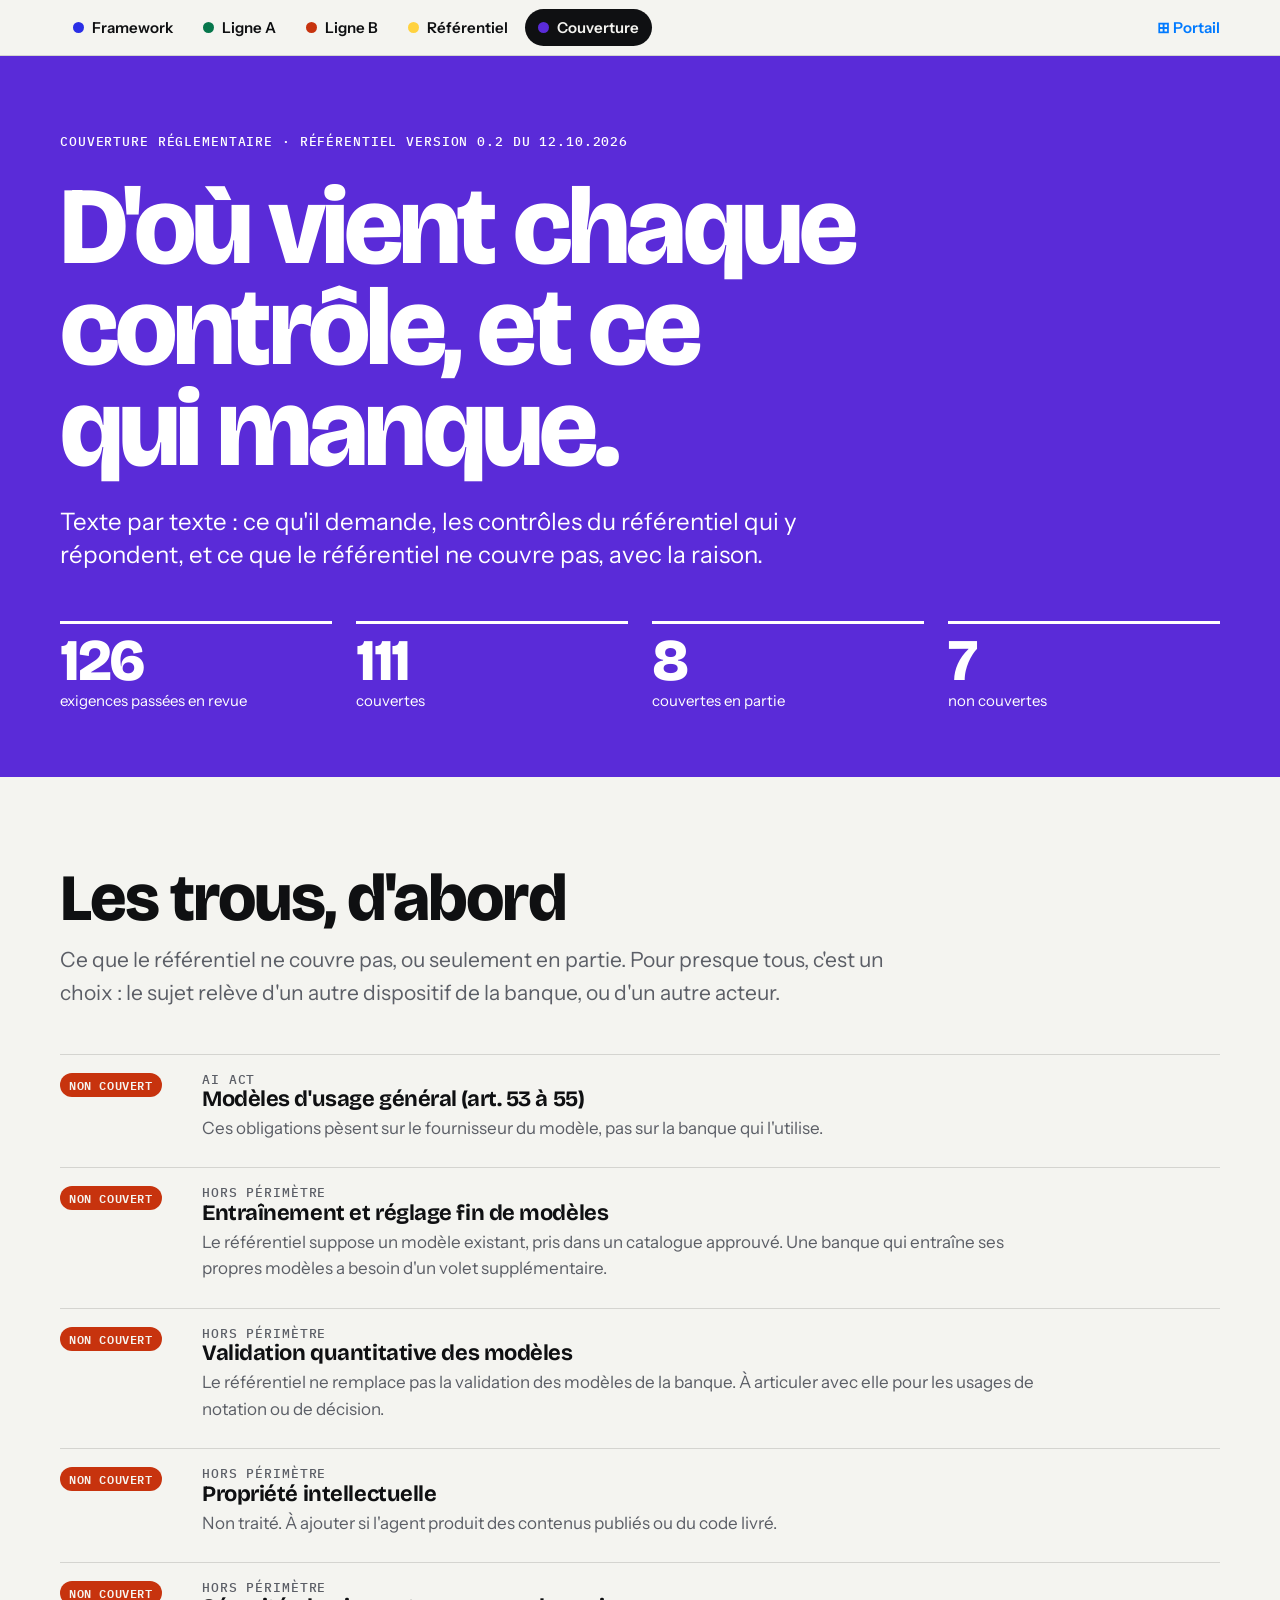
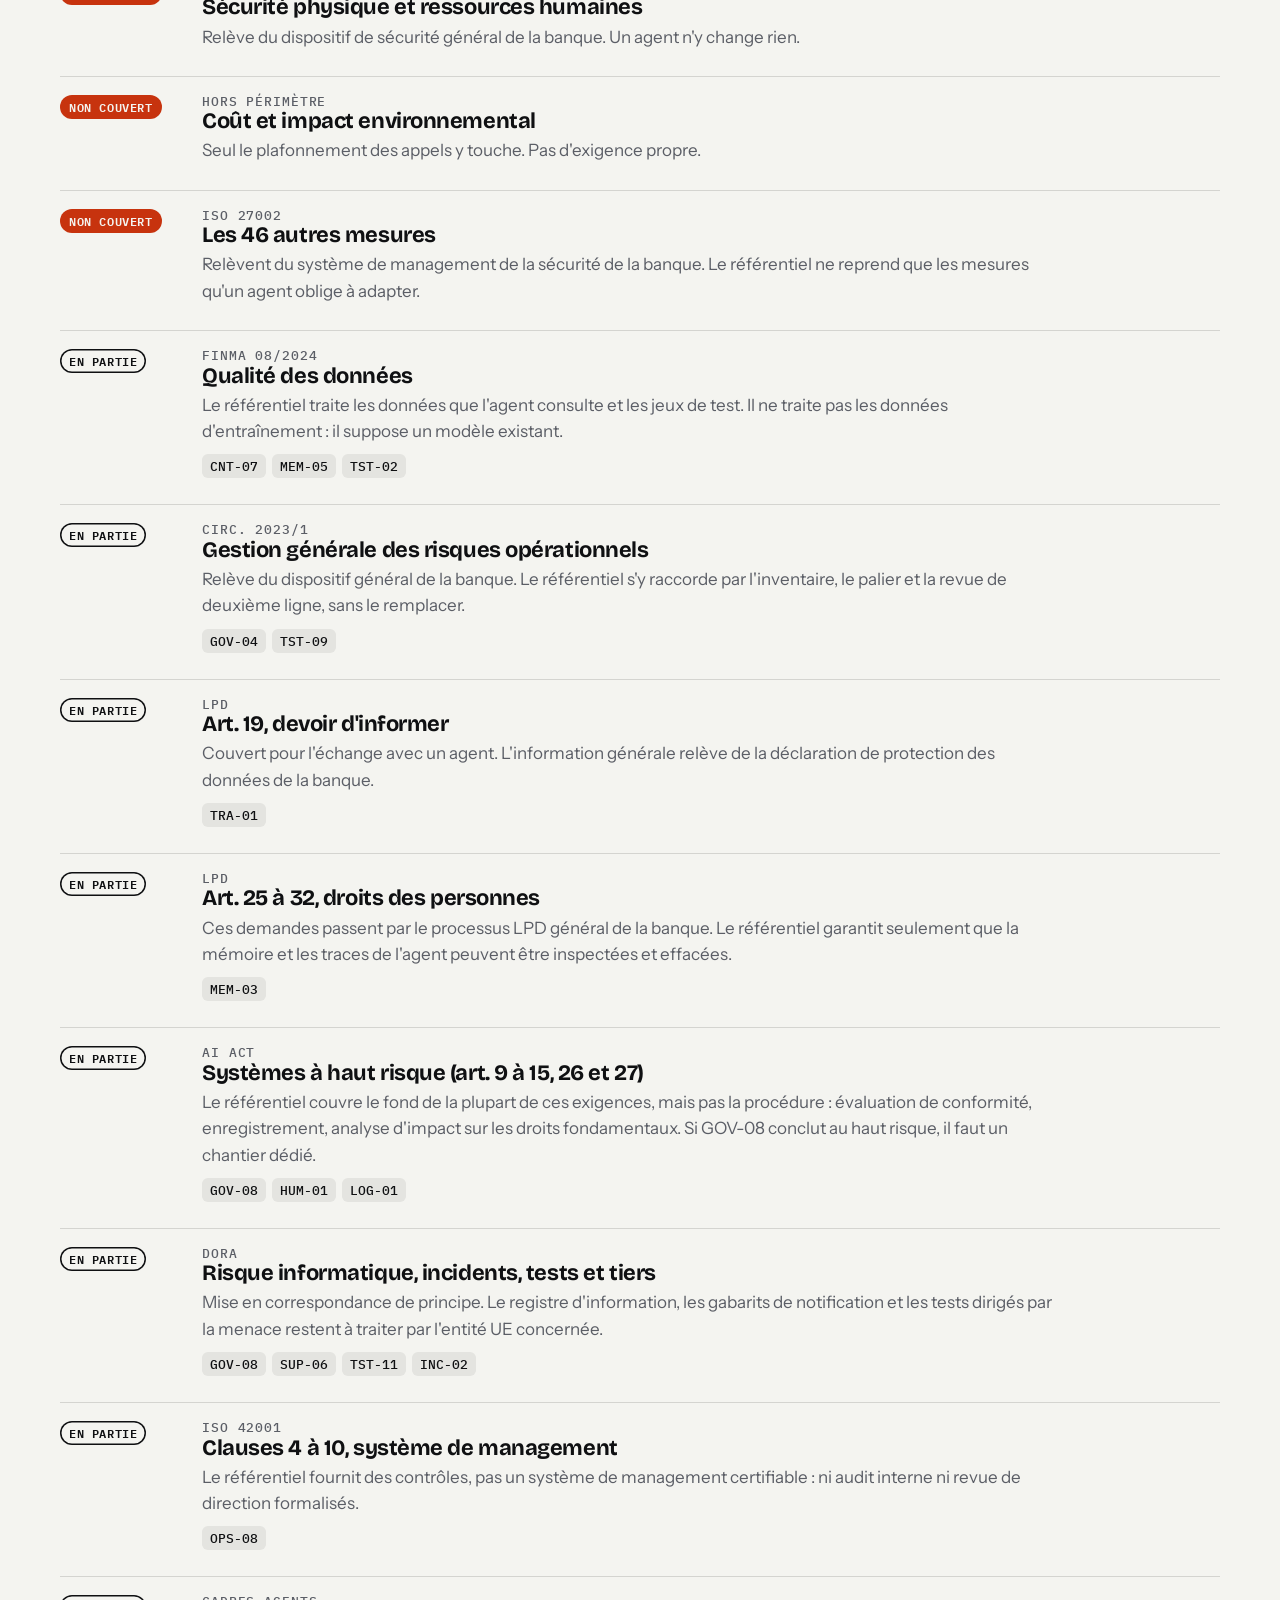
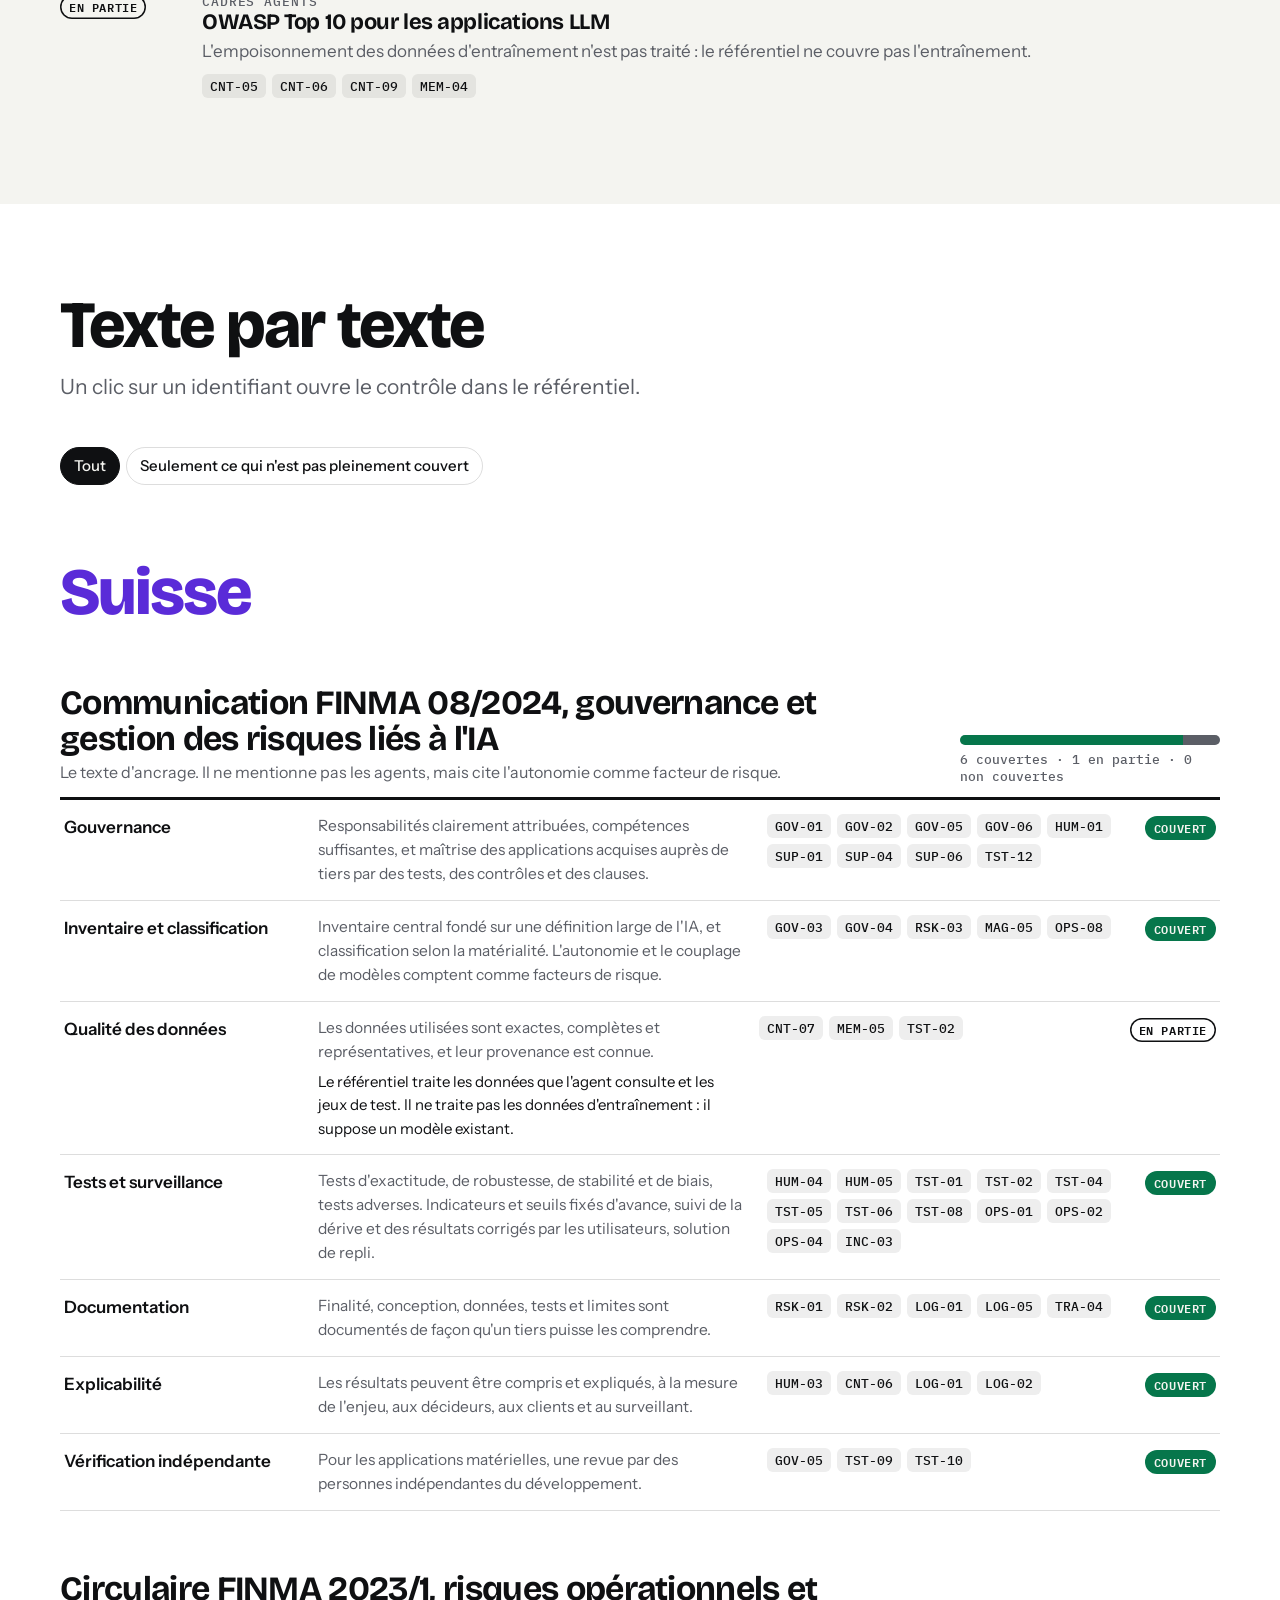
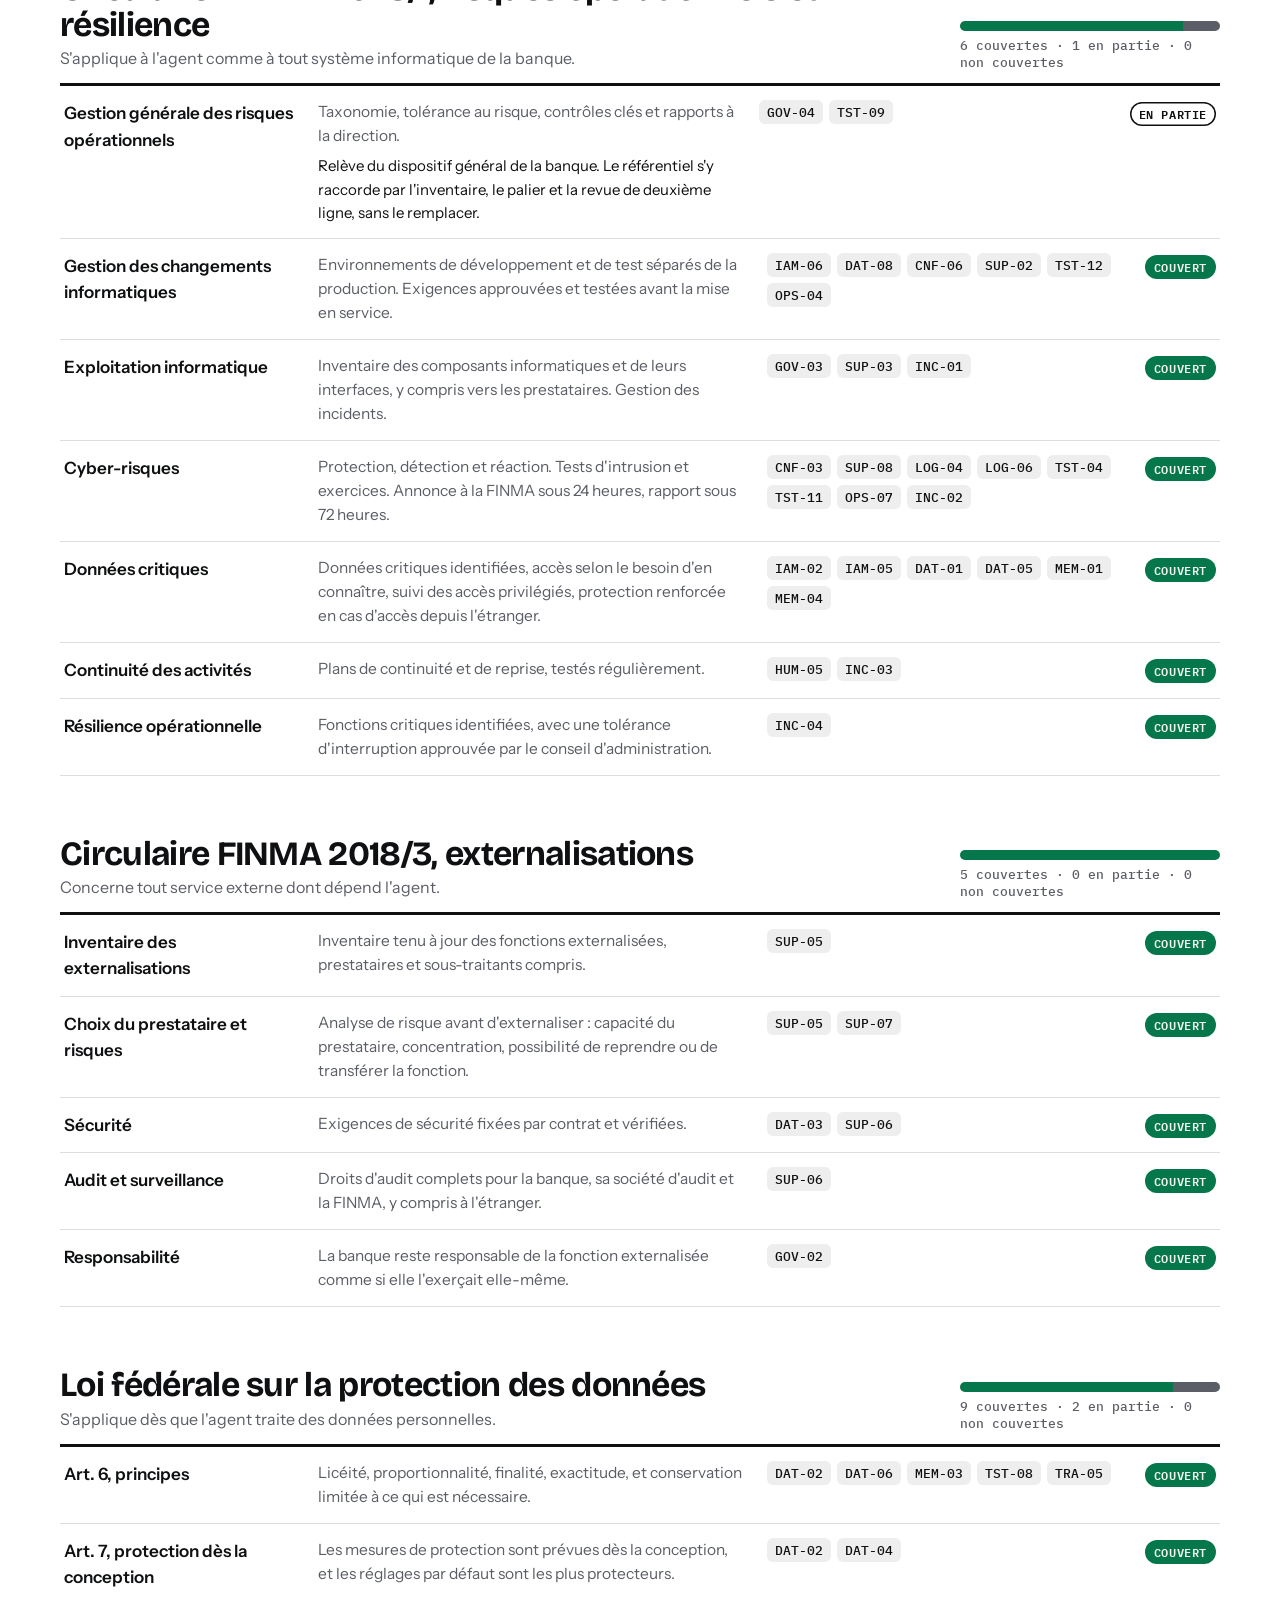
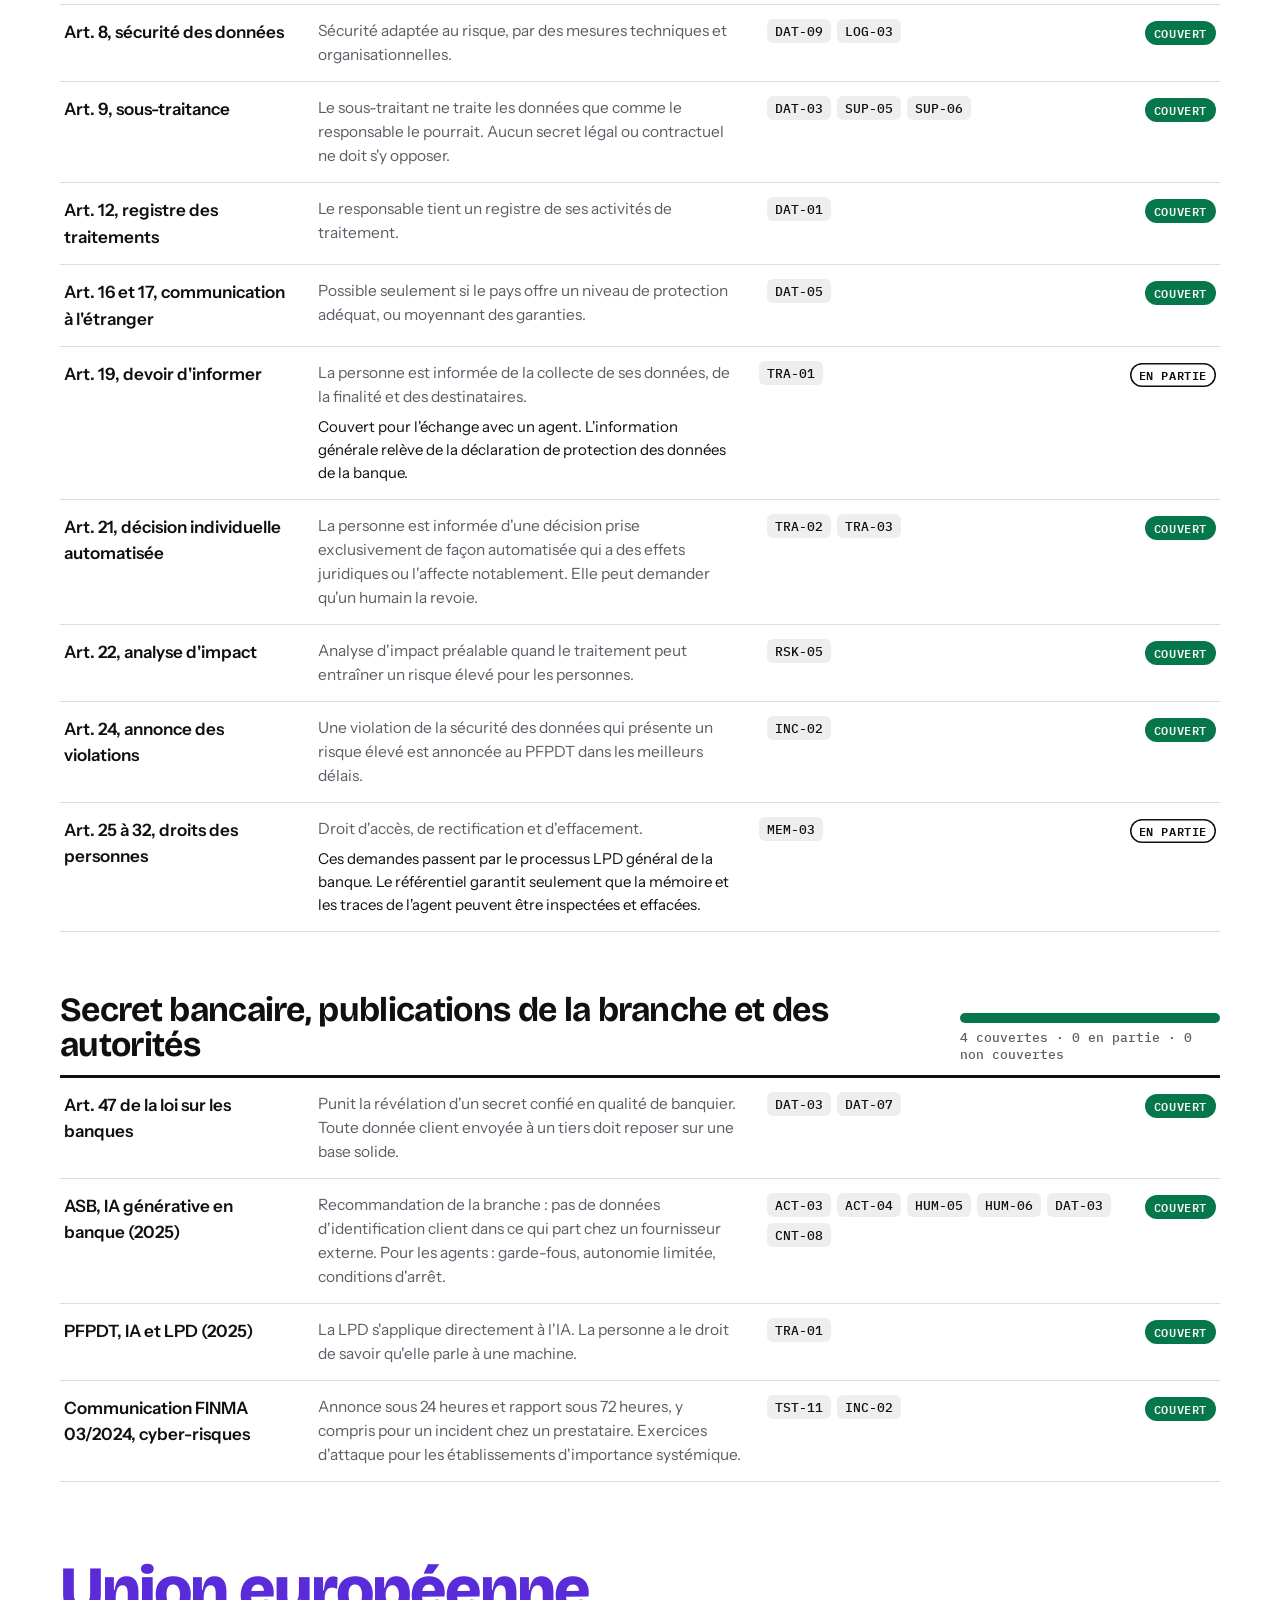
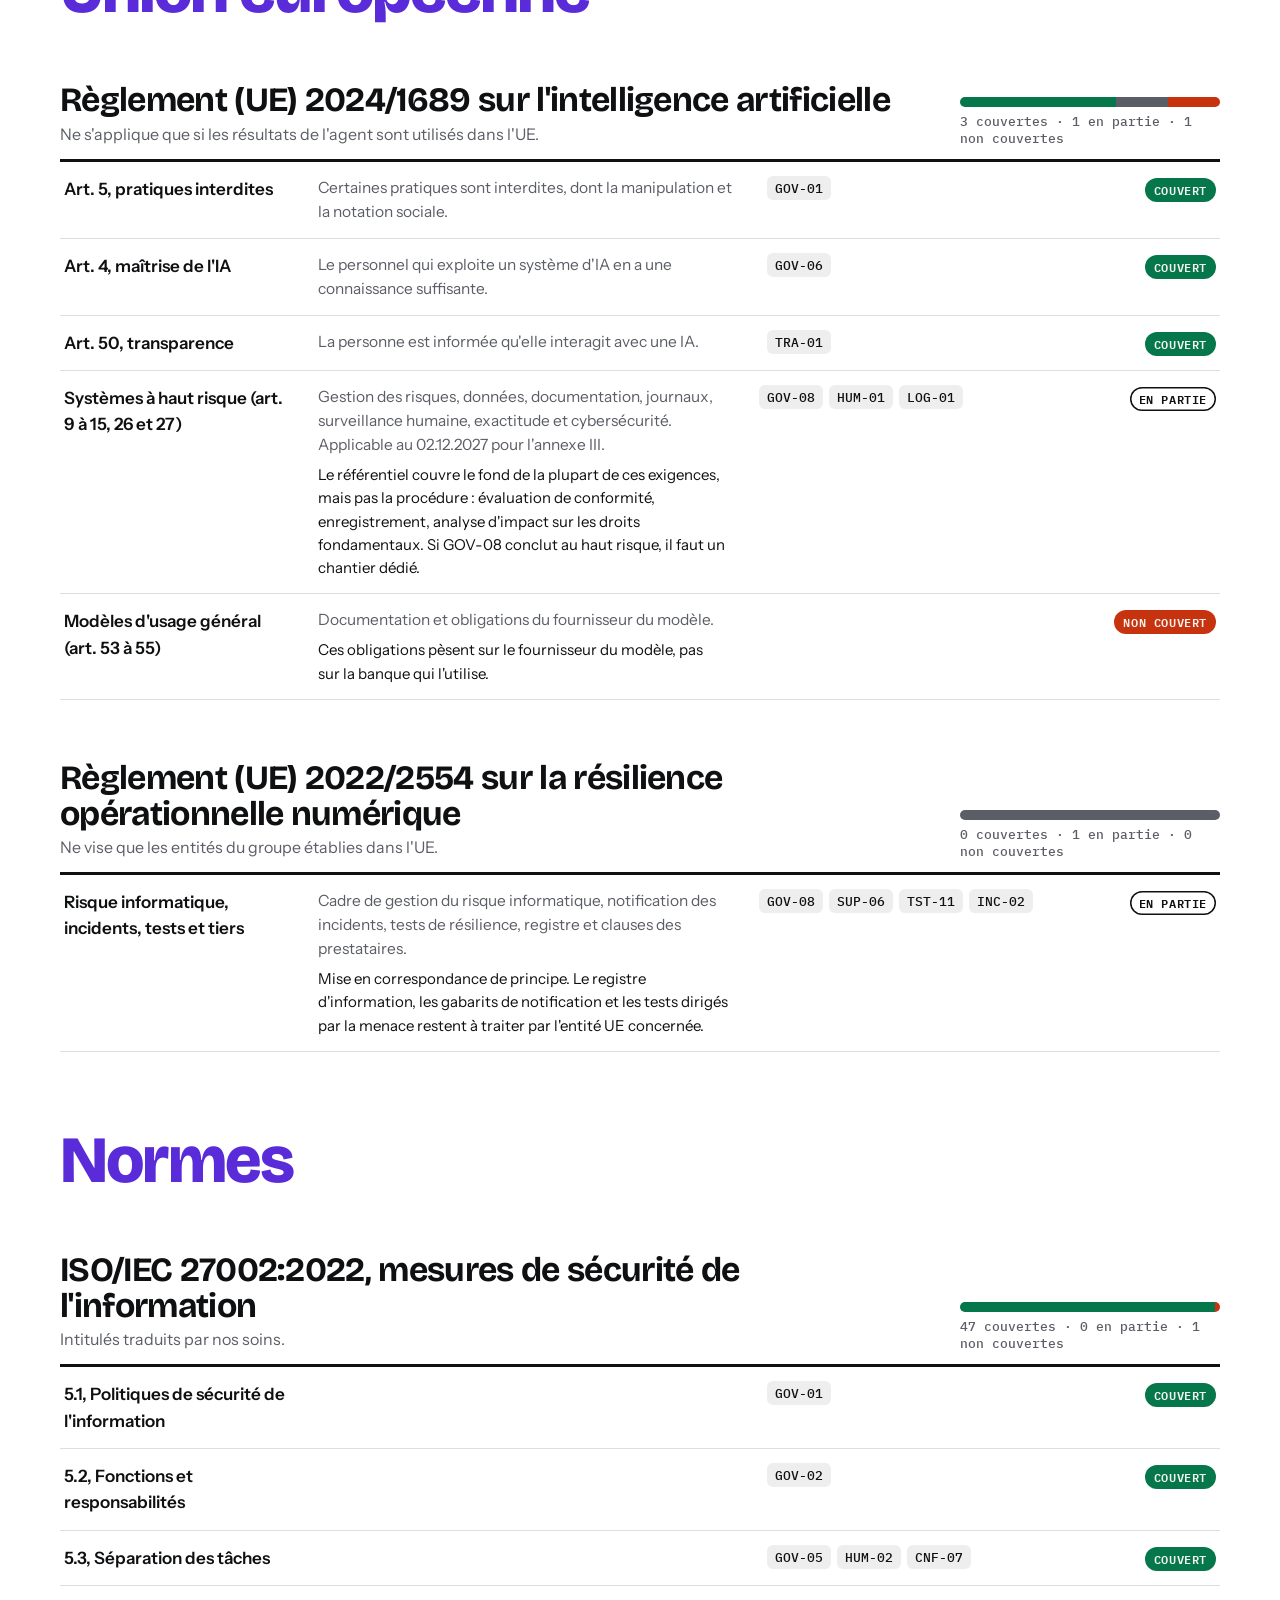
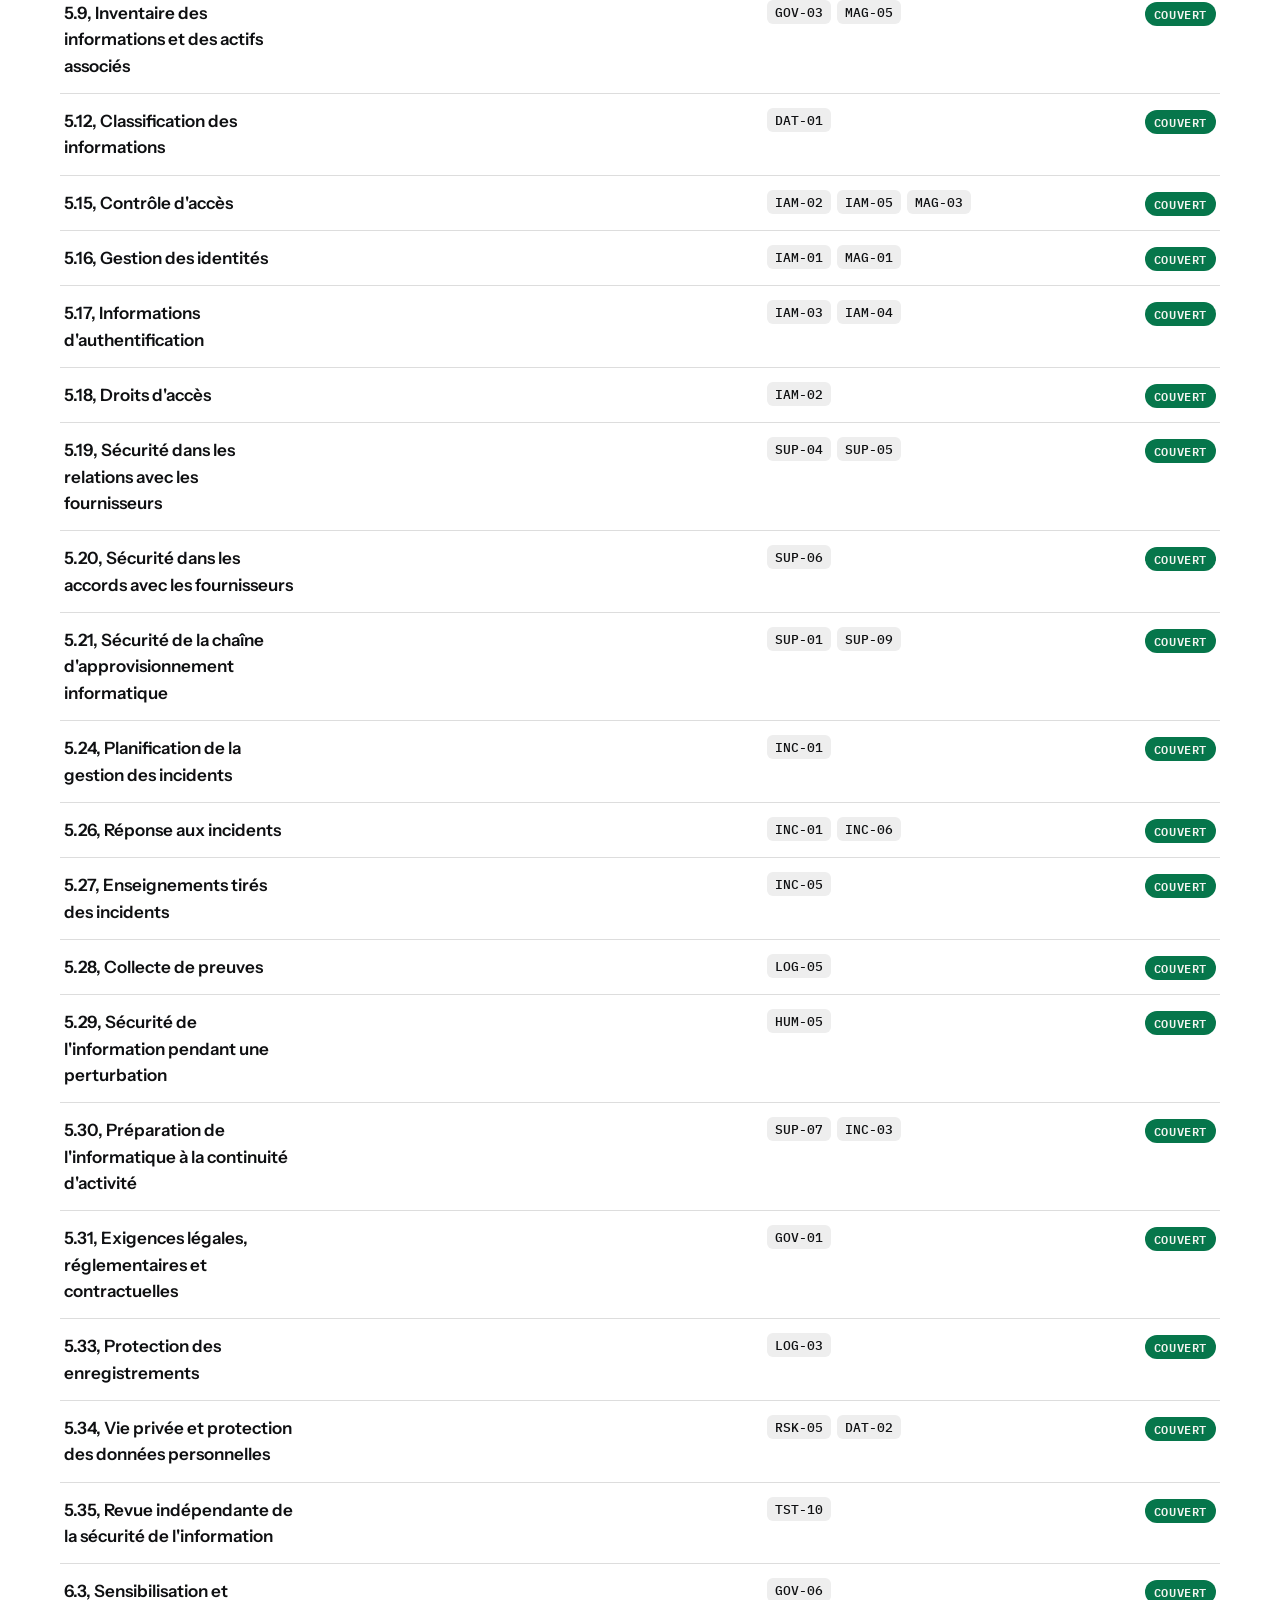
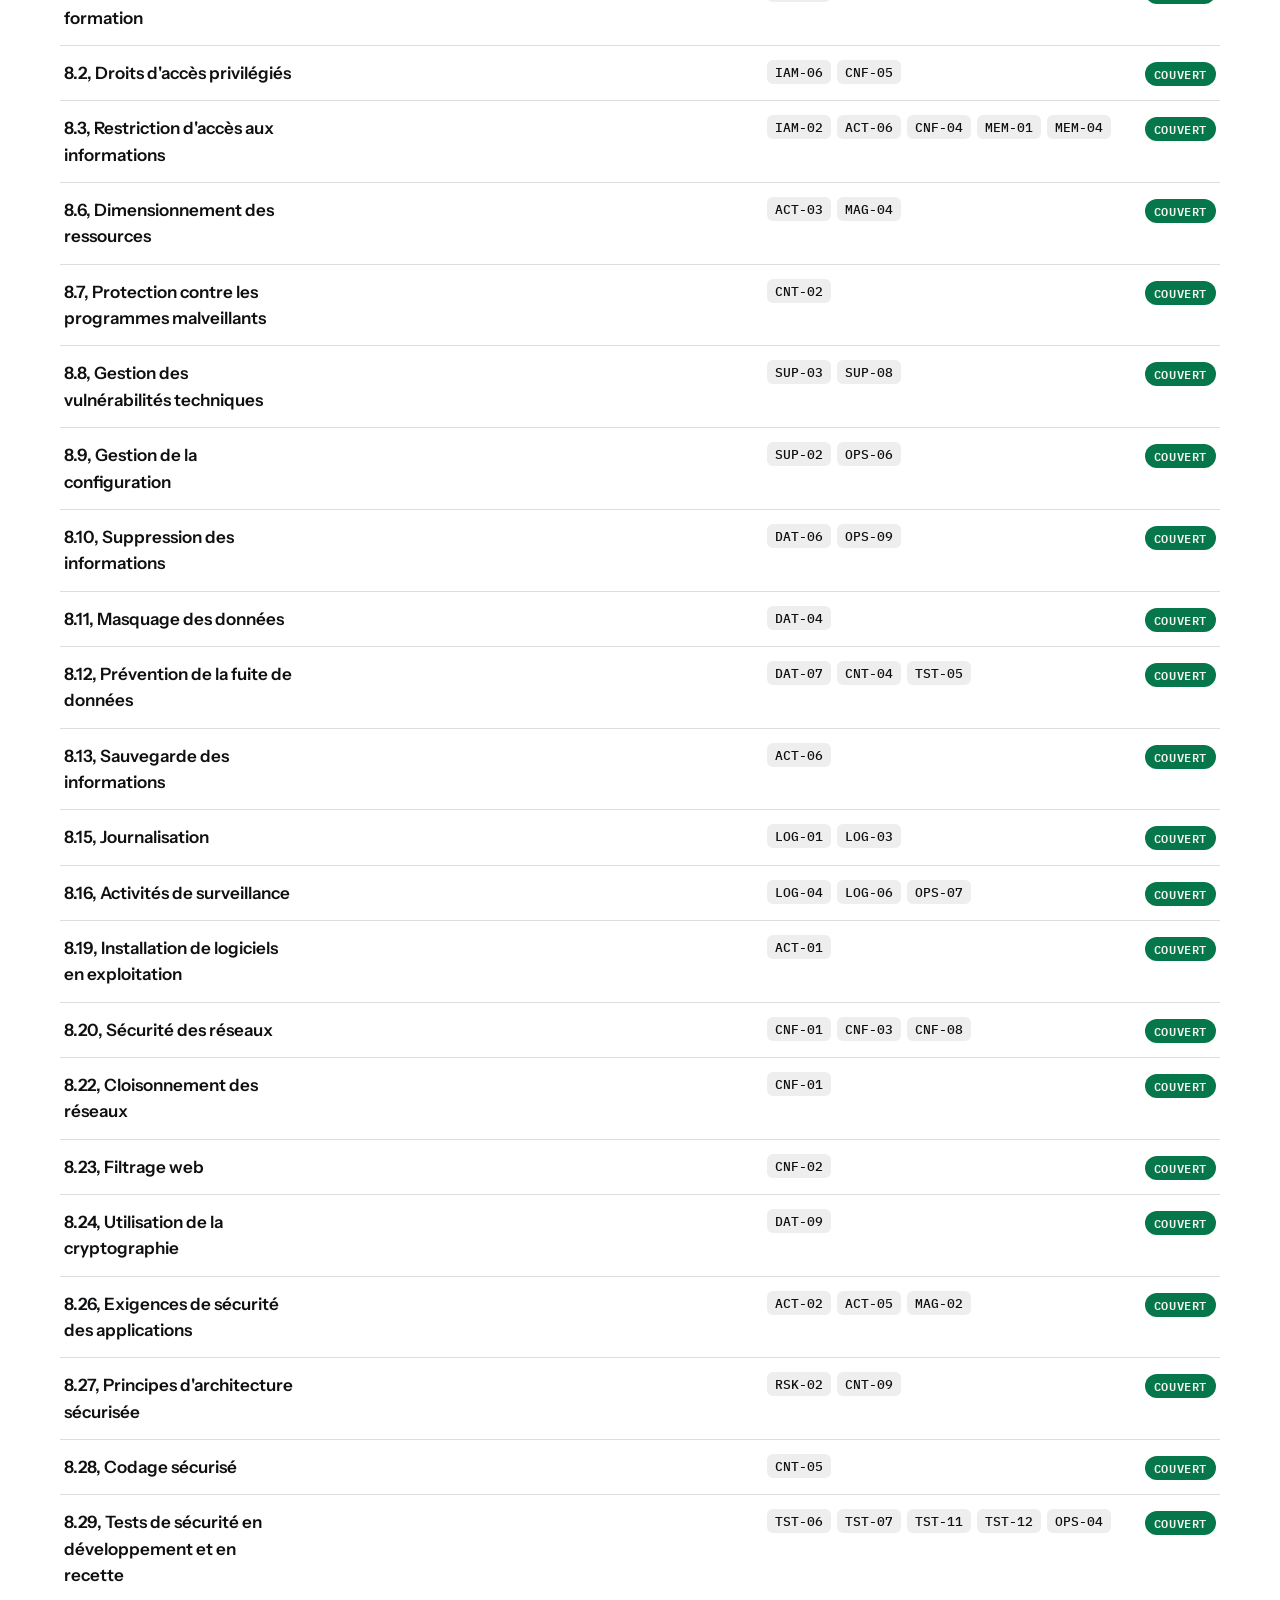
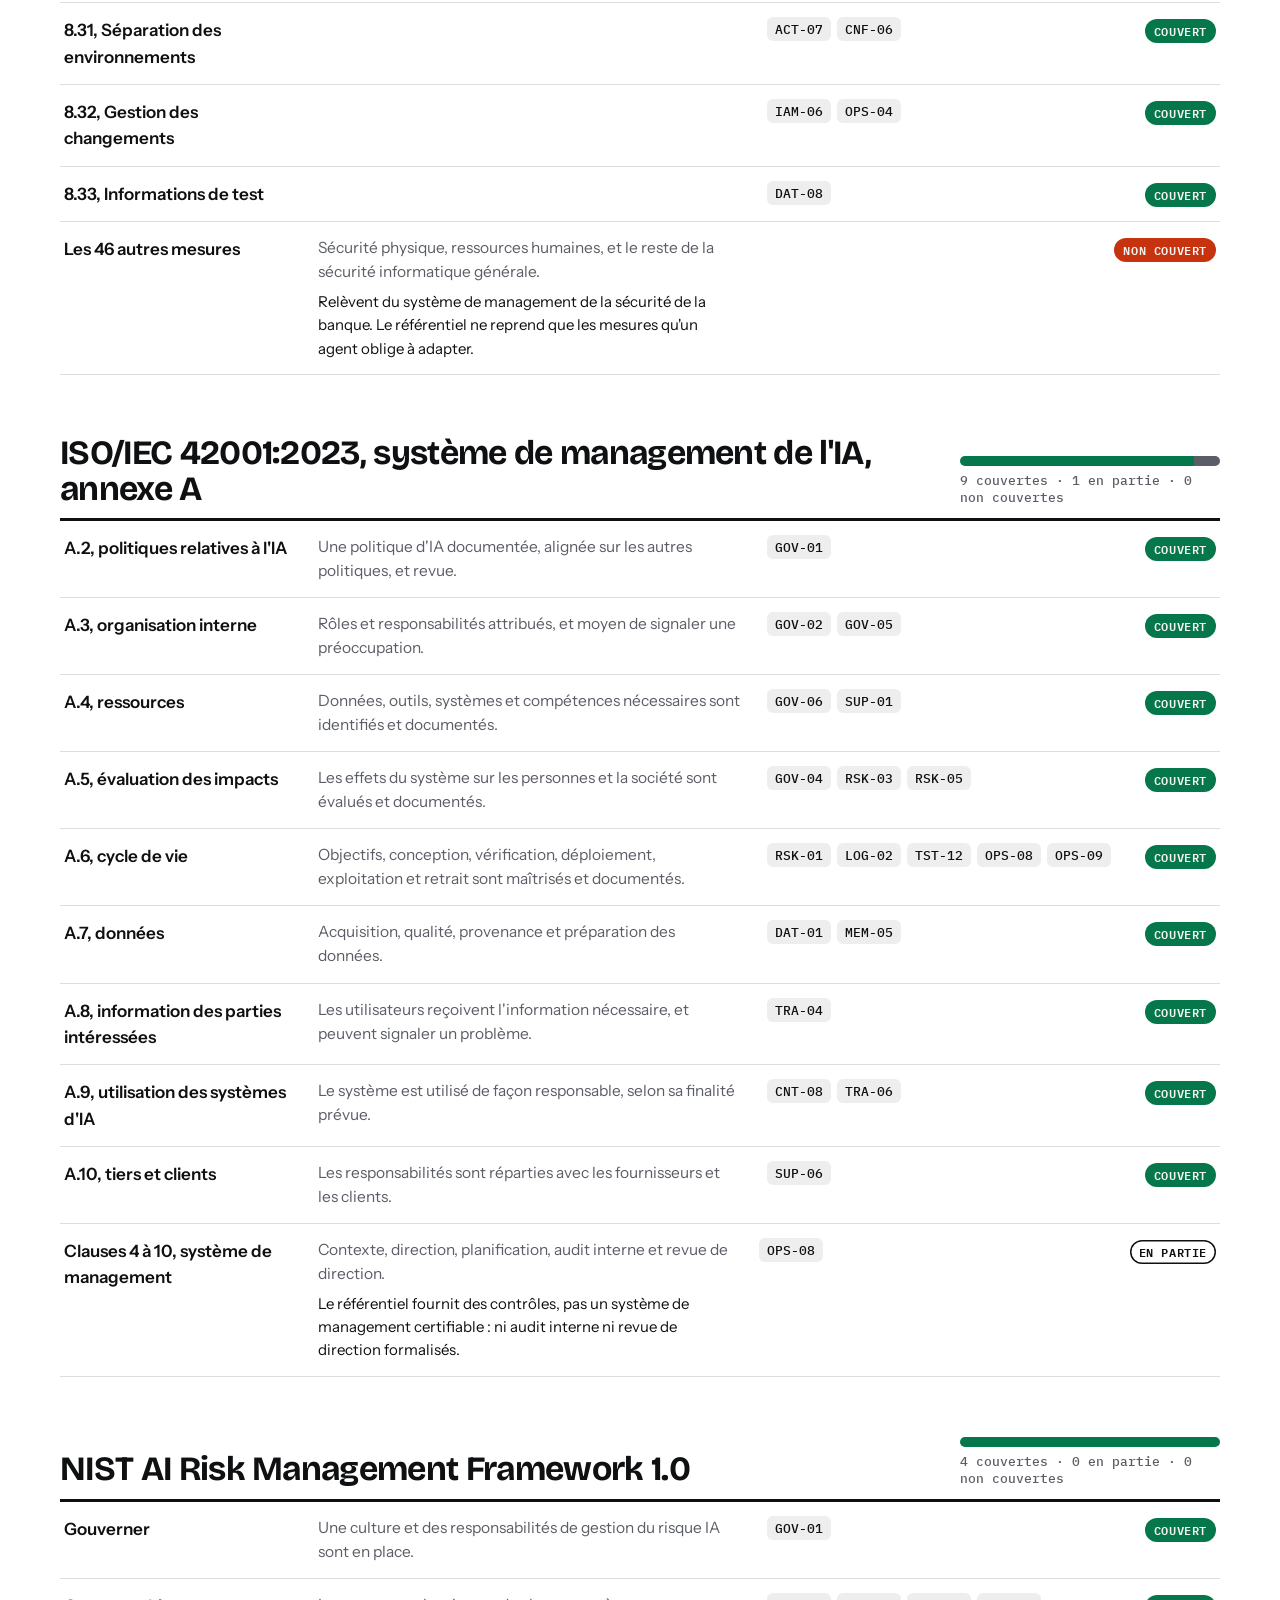
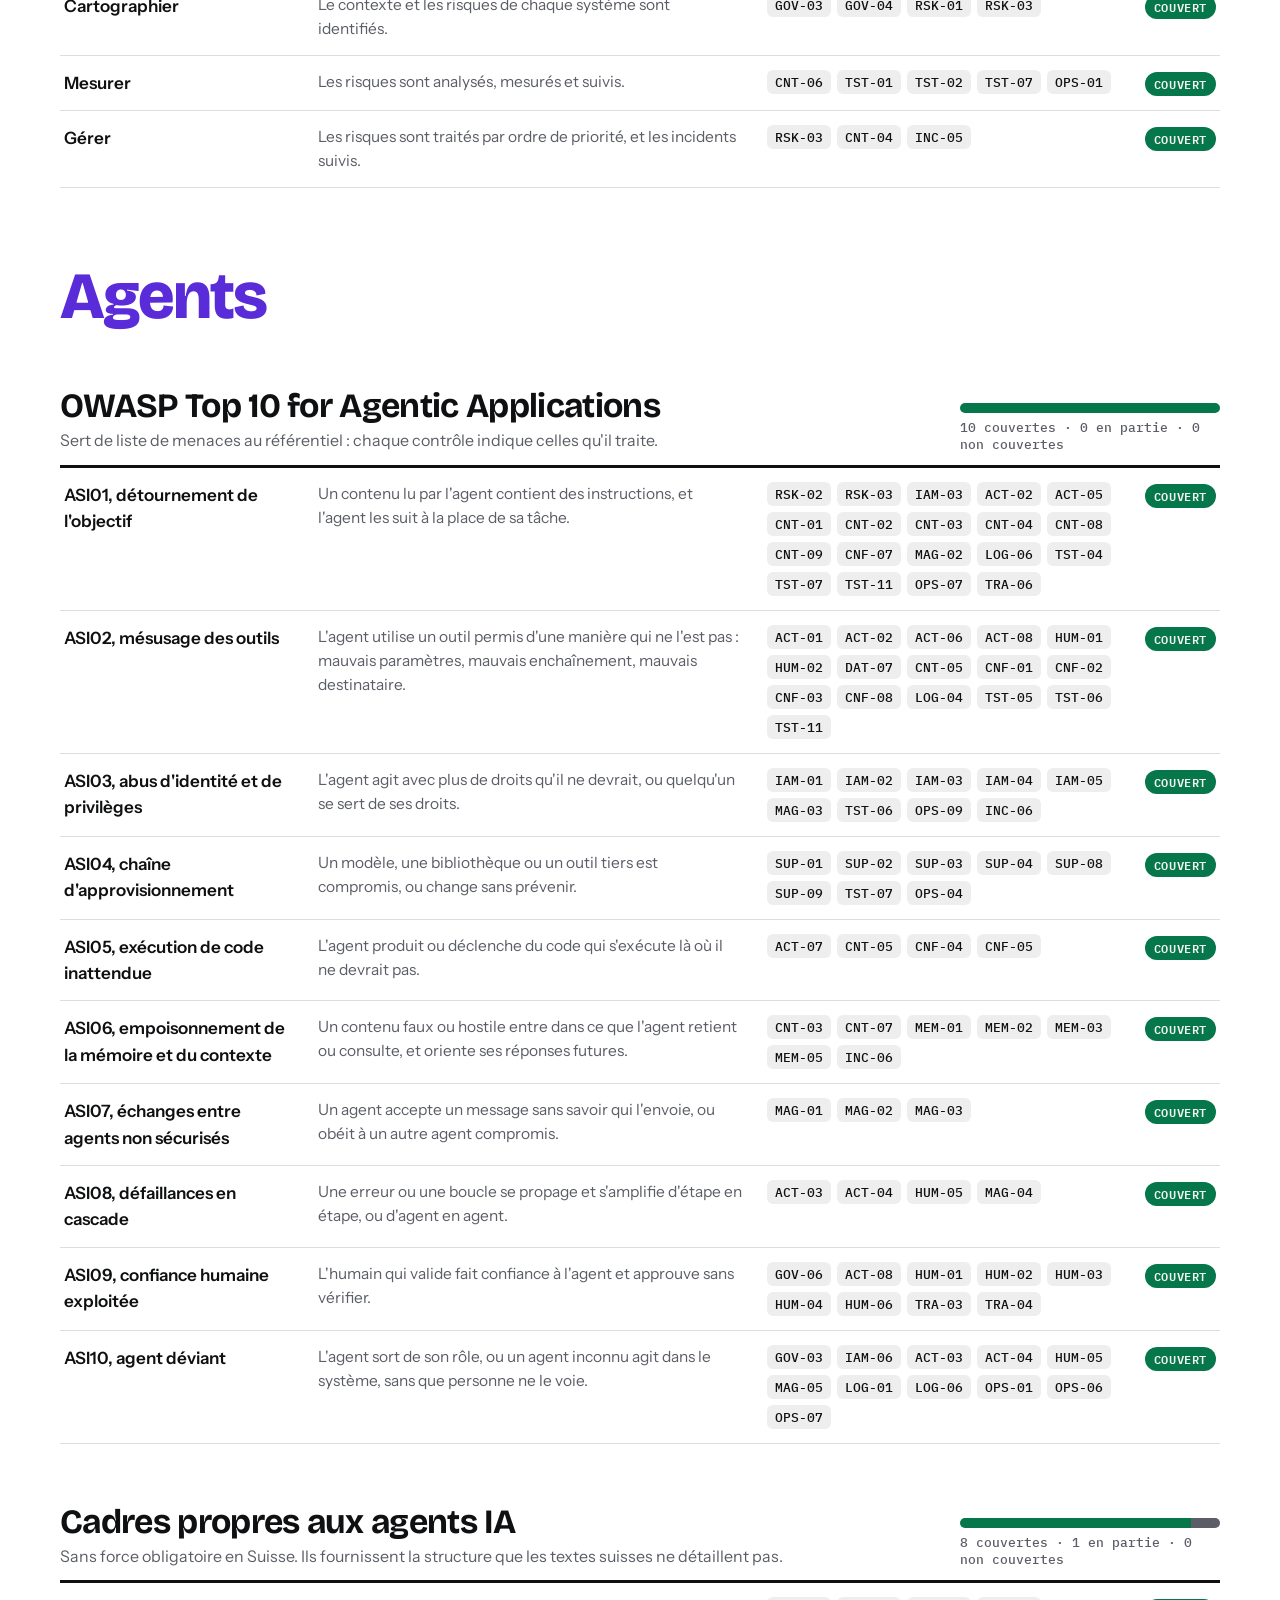
==== couverture.html @ ec647849 "Référentiel v0.2 : portées, exemples, risques, vue par menace, page de couverture réglementaire - 11" ====
<!doctype html>
<html lang="fr">
<head>
<meta charset="utf-8">
<meta name="viewport" content="width=device-width,initial-scale=1,viewport-fit=cover">
<title>Couverture réglementaire du référentiel</title>
<link rel="stylesheet" href="https://fonts.googleapis.com/css2?family=Bricolage+Grotesque:opsz,wght@12..96,500;12..96,700;12..96,800&family=Instrument+Sans:wght@400;500;600&family=IBM+Plex+Mono:wght@400;500;600&display=swap">
<link rel="stylesheet" href="ref.css">
</head>
<body class="p-cov">
<div class="bar"><div class="wrap">
  <nav class="nav" aria-label="Pages">
    <a href="index.html#framework"><i style="--d:var(--fw-t)"></i>Framework</a>
    <a href="index.html#cas-a"><i style="--d:var(--ca-t)"></i>Ligne A</a>
    <a href="index.html#cas-b"><i style="--d:var(--cb-t)"></i>Ligne B</a>
    <a href="referentiel.html"><i style="--d:var(--yl)"></i>Référentiel</a>
    <a href="couverture.html" aria-current="page"><i style="--d:var(--vi-t)"></i>Couverture</a>
  </nav>
  <a class="portail" href="http://192.168.1.38">⊞ Portail</a>
</div></div>

<header class="hero"><div class="wrap">
  <p class="k">Couverture réglementaire · référentiel version <span id="h-v"></span></p>
  <h1>D'où vient chaque contrôle, et ce qui manque.</h1>
  <p class="sub">Texte par texte : ce qu'il demande, les contrôles du référentiel qui y répondent, et ce que le référentiel ne couvre pas, avec la raison.</p>
  <div class="hfacts">
    <div><b id="n-all"></b><span>exigences passées en revue</span></div>
    <div><b id="n-c"></b><span>couvertes</span></div>
    <div><b id="n-p"></b><span>couvertes en partie</span></div>
    <div><b id="n-g"></b><span>non couvertes</span></div>
  </div>
</div></header>

<section><div class="wrap">
  <div class="sh"><h2>Les trous, d'abord</h2><p class="lead">Ce que le référentiel ne couvre pas, ou seulement en partie. Pour presque tous, c'est un choix : le sujet relève d'un autre dispositif de la banque, ou d'un autre acteur.</p></div>
  <div class="gaps" id="gaps"></div>
</div></section>

<section class="alt"><div class="wrap">
  <div class="sh"><h2>Texte par texte</h2><p class="lead">Un clic sur un identifiant ouvre le contrôle dans le référentiel.</p></div>
  <div class="tools">
    <div class="seg" role="group" aria-label="Filtre">
      <label><input type="radio" name="f" id="f-all" value="all" checked><span>Tout</span></label>
      <label><input type="radio" name="f" id="f-gap" value="gap"><span>Seulement ce qui n'est pas pleinement couvert</span></label>
    </div>
  </div>
  <div id="srcs"></div>
</div></section>

<footer><div class="wrap">Les résumés sont rédigés par nos soins et ne remplacent pas les textes. Les correspondances sont indicatives : elles disent qu'un contrôle contribue à une exigence, pas qu'il suffit à la remplir. À valider avec le juridique et la compliance de chaque établissement.</div></footer>

<script src="data.js"></script>
<script src="c1.js"></script>
<script src="c2.js"></script>
<script>
const $=(s,r=document)=>r.querySelector(s);
const esc=s=>String(s).replace(/&/g,"&amp;").replace(/</g,"&lt;").replace(/"/g,"&quot;");
$("#h-v").textContent=VERSION;
const chips=cs=>cs.length?`<div class="tags">${cs.map(c=>`<a href="referentiel.html#${c[0]}" title="${esc(c[K.t])}">${c[0]}</a>`).join("")}</div>`:"";
const LBL={c:"Couvert",p:"En partie",g:"Non couvert"};
/* une ligne par exigence, plus les dix menaces OWASP propres aux agents */
const ROWS=REFS.map(r=>{const cs=C.filter(c=>mapsOf(c).includes(r[0]));return {src:r[1],label:r[2],d:r[3],cs,st:r[4]||"c",why:r[5]||""}})
 .concat(THREATS.filter(t=>t[0].startsWith("ASI")).map(t=>({src:"OWA",label:t[0]+", "+t[1].toLowerCase(),d:t[2],cs:C.filter(c=>thOf(c).includes(t[0])),st:"c",why:""})));
const SOURCES=SRC.slice(0,10).concat([["OWA","OWASP agents","OWASP Top 10 for Agentic Applications","Agents","Sert de liste de menaces au référentiel : chaque contrôle indique celles qu'il traite."]],SRC.slice(10));
const n=s=>ROWS.filter(r=>r.st===s).length;
$("#n-all").textContent=ROWS.length;$("#n-c").textContent=n("c");$("#n-p").textContent=n("p");$("#n-g").textContent=n("g");

const srcName=id=>SOURCES.find(s=>s[0]===id)[1];
$("#gaps").innerHTML=["g","p"].map(s=>ROWS.filter(r=>r.st===s).map(r=>`<div class="gap"><span><span class="pill ${s}">${LBL[s]}</span></span><div><p class="k" style="color:var(--muted)">${srcName(r.src)}</p><h3>${r.label}</h3><p class="w">${r.why}</p>${chips(r.cs)}</div></div>`).join("")).join("");

function render(){
  const only=$("#f-gap").checked;let group="";
  $("#srcs").innerHTML=SOURCES.map(s=>{
    const all=ROWS.filter(r=>r.src===s[0]),rs=all.filter(r=>!only||r.st!=="c");if(!rs.length)return "";
    const c=all.filter(r=>r.st==="c").length,p=all.filter(r=>r.st==="p").length,g=all.filter(r=>r.st==="g").length;
    const gh=s[3]!==group?`<h2 class="grouph">${group=s[3]}</h2>`:"";
    return gh+`<div class="srcb"><header><div><h3>${s[2]}</h3>${s[4]?`<p class="sn">${s[4]}</p>`:""}</div><div><span class="meter"><i class="c" style="width:${c/all.length*100}%"></i><i class="p" style="width:${p/all.length*100}%"></i><i class="g" style="width:${g/all.length*100}%"></i></span><p class="cnt">${c} couvertes · ${p} en partie · ${g} non couvertes</p></div></header>`+
     rs.map(r=>`<div class="row"><span class="rl">${r.label}</span><div><p class="rd">${r.d}</p>${r.why?`<p class="rw">${r.why}</p>`:""}</div><div>${chips(r.cs)}</div><span><span class="pill ${r.st}">${LBL[r.st]}</span></span></div>`).join("")+`</div>`}).join("");
}
document.querySelectorAll("input[name=f]").forEach(i=>i.addEventListener("change",render));
render();
</script>
</body>
</html>
---- ref.css ----
/* Feuille commune à referentiel.html et couverture.html.
   Layout : affiche typographique, un aplat par page (jaune pour le référentiel, violet pour la couverture), très peu de cadres. */
:root{
  --bg:#f4f4f0; --surface:#ffffff; --ink:#0f1012; --muted:#5b5e66; --line:rgba(15,16,18,.14);
  --yl:#ffd23f; --on-yl:#0f1012; --mk:#0f1012; --soft:rgba(15,16,18,.07);
  --vi:#5a2bd8; --vi-t:#5a2bd8; --warn:#c7330e; --good:#06764b;
  --fw-t:#2a2ee6; --ca-t:#06764b; --cb-t:#c7330e;
  --display:"Bricolage Grotesque","Arial Narrow","Helvetica Neue",Arial,sans-serif;
  --body:"Instrument Sans","Helvetica Neue",Helvetica,Arial,sans-serif;
  --mono:"IBM Plex Mono",ui-monospace,Menlo,Consolas,monospace;
  color-scheme:light;
}
@media (prefers-color-scheme:dark){:root:not([data-theme="light"]){
  --bg:#0f1012; --surface:#1a1c20; --ink:#f2f2ee; --muted:#a1a4ab; --line:rgba(242,242,238,.17);
  --mk:#ffd23f; --soft:rgba(242,242,238,.08); --vi-t:#b39bff; --warn:#ff7b56; --good:#38d193;
  --fw-t:#9092ff; --ca-t:#38d193; --cb-t:#ff7b56; color-scheme:dark}}
:root[data-theme="dark"]{
  --bg:#0f1012; --surface:#1a1c20; --ink:#f2f2ee; --muted:#a1a4ab; --line:rgba(242,242,238,.17);
  --mk:#ffd23f; --soft:rgba(242,242,238,.08); --vi-t:#b39bff; --warn:#ff7b56; --good:#38d193;
  --fw-t:#9092ff; --ca-t:#38d193; --cb-t:#ff7b56; color-scheme:dark}

*{box-sizing:border-box}
[hidden]{display:none!important}
html{padding-block:env(safe-area-inset-top,0px) env(safe-area-inset-bottom,0px)}
body{margin:0;background:var(--bg);color:var(--ink);font:400 17px/1.55 var(--body);-webkit-font-smoothing:antialiased}
.wrap{width:min(1160px,100% - 40px);margin-inline:auto}
h1,h2,h3,h4,p,ul,dl,dd,dt,fieldset{margin:0}
ul{padding:0;list-style:none}
a{color:inherit}
button,input,select,textarea{font:inherit;color:inherit}
:focus-visible{outline:3px solid var(--mk);outline-offset:3px}
h1{font:800 clamp(40px,8.6vw,120px)/.92 var(--display);letter-spacing:-.035em;text-wrap:balance}
h2{font:800 clamp(34px,5.2vw,66px)/.96 var(--display);letter-spacing:-.03em;text-wrap:balance}
h3{font:700 clamp(24px,2.8vw,34px)/1.05 var(--display);letter-spacing:-.02em}
.k{font:500 12.5px/1.4 var(--mono);letter-spacing:.07em;text-transform:uppercase}
.lead{font-size:clamp(18px,1.9vw,21px);max-width:60ch;color:var(--muted)}
section{padding-block:clamp(48px,7vw,96px)}
.alt{background:var(--surface)}
.sh{display:grid;gap:14px;margin-bottom:clamp(24px,3.5vw,44px)}
.scroll{overflow-x:auto}

.bar{position:sticky;top:env(safe-area-inset-top,0px);z-index:20;background:var(--bg);border-bottom:1px solid var(--line)}
.bar .wrap{display:flex;align-items:center;justify-content:space-between;gap:6px 16px;flex-wrap:wrap;padding-block:9px}
.nav{display:flex;gap:4px;flex-wrap:wrap}
.nav a{display:flex;align-items:center;gap:8px;padding:7px 13px;border-radius:999px;font-weight:600;font-size:15px;text-decoration:none}
.nav a i{width:11px;height:11px;border-radius:50%;background:var(--d)}
.nav a[aria-current="page"]{background:var(--ink);color:var(--bg)}
.portail{font-weight:600;font-size:15px;color:#007AFF;text-decoration:none;white-space:nowrap}

.hero{padding-block:clamp(40px,6vw,84px) clamp(36px,5vw,68px)}
.p-ref .hero{background:var(--yl);color:var(--on-yl);--hl:var(--on-yl)}
.p-cov .hero{background:var(--vi);color:#fff;--hl:#fff}
.hero .wrap{display:grid;gap:clamp(16px,2.4vw,26px)}
.hero .sub{font-size:clamp(19px,2.1vw,24px);line-height:1.35;max-width:52ch}
.hfacts{display:grid;grid-template-columns:repeat(4,minmax(0,1fr));gap:16px 24px;margin-top:clamp(8px,2vw,24px)}
.hfacts div{border-top:3px solid var(--hl);padding-top:10px}
.hfacts b{display:block;font:800 clamp(34px,4.6vw,60px)/.9 var(--display);letter-spacing:-.04em}
.hfacts span{font-size:15px}

/* commandes */
.btn,.presets button{border:2px solid var(--ink);background:none;border-radius:999px;padding:7px 15px;font-weight:600;font-size:15px;cursor:pointer}
.btn.fill{background:var(--yl);color:var(--on-yl);border-color:var(--yl)}
.presets{display:flex;flex-wrap:wrap;gap:8px;align-items:center}
.seg{display:flex;flex-wrap:wrap;gap:6px}
.seg label{cursor:pointer}
.seg input{position:absolute;opacity:0;pointer-events:none}
.seg span{display:block;padding:6px 13px;border-radius:999px;border:1.5px solid var(--line);font-weight:500;font-size:15px}
.seg input:checked+span{background:var(--ink);color:var(--bg);border-color:var(--ink)}
.seg input:focus-visible+span{outline:3px solid var(--mk);outline-offset:2px}
.tools{display:flex;flex-wrap:wrap;gap:10px 14px;align-items:center;margin-bottom:18px}
.tools input[type=search],.tools select{background:var(--surface);border:1px solid var(--line);border-radius:999px;padding:8px 14px;font-size:15px;min-width:0}
.tools input[type=search]{flex:1 1 220px}
.toast{font-weight:600;font-size:15px}
.fallback{width:100%;min-height:120px;margin-bottom:14px;font:13px var(--mono);background:var(--surface);border:1px solid var(--line);border-radius:10px;padding:10px}

/* profil */
.name{display:grid;gap:6px;margin-block:22px 6px;max-width:520px}
.name input{background:var(--surface);border:1px solid var(--line);border-radius:10px;padding:10px 14px;font-size:17px;width:100%}
.dims{display:grid;grid-template-columns:repeat(2,minmax(0,1fr));gap:0 44px}
.dim{border:0;padding:16px 0;border-top:1px solid var(--line);min-width:0}
.dim legend{font:700 21px var(--display);padding:0;float:left;width:100%;margin-bottom:10px}
.dim .seg{clear:both}
.hint{font-size:14.5px;color:var(--muted);min-height:1.5em;margin-top:8px}
.togs{display:grid;grid-template-columns:repeat(auto-fit,minmax(250px,1fr));gap:0 44px;border-top:1px solid var(--line)}
.tog{display:flex;gap:12px;align-items:center;padding-block:12px;border-bottom:1px solid var(--line);cursor:pointer;font-weight:500}
.tog input{width:21px;height:21px;flex:none;accent-color:var(--mk)}

/* résultat */
.verdict{display:grid;grid-template-columns:auto minmax(0,1fr);gap:20px 44px;align-items:center;background:var(--surface);border-radius:20px;padding:clamp(20px,3vw,34px);margin-top:clamp(28px,4vw,44px)}
.verdict .big{font:800 clamp(88px,12vw,160px)/.78 var(--display);letter-spacing:-.06em}
.verdict .why{color:var(--muted);margin-top:6px;max-width:64ch}
.counts{display:flex;flex-wrap:wrap;gap:8px 26px;margin-top:16px}
.counts b{font:800 34px/1 var(--display);letter-spacing:-.03em;display:block}
.counts span{font-size:14.5px;color:var(--muted)}
.effort{display:grid;grid-template-columns:repeat(3,minmax(0,1fr));gap:10px;margin-top:10px}
.eff{border-radius:20px;padding:clamp(18px,2.4vw,28px);background:var(--surface);display:grid;gap:8px;align-content:start}
.eff b{font:800 clamp(52px,6.5vw,84px)/.82 var(--display);letter-spacing:-.05em}
.eff strong{font:700 22px/1.1 var(--display)}
.eff p{font-size:15px;color:var(--muted)}
.eff.u{background:var(--yl);color:var(--on-yl)} .eff.u p{color:var(--on-yl)}

.pill{display:inline-block;font:600 12px/1 var(--mono);letter-spacing:.05em;text-transform:uppercase;padding:6px 9px;border-radius:999px;white-space:nowrap}
.pill.o{background:var(--yl);color:var(--on-yl)}
.pill.r{box-shadow:inset 0 0 0 1.5px var(--ink)}
.pill.n{color:var(--muted);box-shadow:inset 0 0 0 1.5px var(--line)}
.pill.c{background:var(--good);color:var(--bg)}
.pill.p{box-shadow:inset 0 0 0 1.5px var(--ink)}
.pill.g{background:var(--warn);color:var(--bg)}

/* carte des domaines */
.doms{display:grid;grid-template-columns:repeat(4,minmax(0,1fr));gap:10px}
.dom{text-align:left;border:0;background:var(--bg);border-radius:16px;padding:16px;cursor:pointer;display:grid;gap:8px;align-content:start;min-width:0}
.dom .c{font:800 30px/1 var(--display);letter-spacing:-.03em}
.dom .n{font-weight:600;font-size:15.5px;line-height:1.25}
.dom .num{font:500 12.5px var(--mono);color:var(--muted)}
.dom[aria-pressed="true"]{background:var(--ink);color:var(--bg)}
.dom[aria-pressed="true"] .num{color:inherit;opacity:.75}
.dom.zero{opacity:.55}
.meter{display:flex;height:10px;border-radius:5px;overflow:hidden;background:var(--soft)}
.meter i{display:block;height:100%}
.meter .o{background:var(--yl)} .meter .r{background:var(--muted)} .meter .c{background:var(--good)} .meter .p{background:var(--muted)} .meter .g{background:var(--warn)}

/* vocabulaire */
.gloss{border-block:1px solid var(--line);margin-bottom:22px}
.gloss summary{cursor:pointer;font:700 21px var(--display);padding-block:14px}
.gloss dl{display:grid;grid-template-columns:repeat(auto-fit,minmax(300px,1fr));gap:14px 40px;padding-bottom:20px}
.gloss dt{font-weight:600}
.gloss dd{color:var(--muted);font-size:15.5px}

/* catalogue */
.grp{margin-top:clamp(30px,4vw,52px)}
.grp>header{display:grid;grid-template-columns:auto minmax(0,1fr) auto;gap:6px 22px;align-items:end;border-bottom:3px solid var(--ink);padding-bottom:12px}
.grp .gc{font:800 clamp(44px,6vw,76px)/.8 var(--display);letter-spacing:-.05em}
.grp .go{color:var(--muted);font-size:16px;max-width:70ch}
.grp .gex{font-size:15px;font-style:italic;color:var(--muted)}
.grp .gn{font:500 13px var(--mono);color:var(--muted);white-space:nowrap}
.grp.off>header{border-bottom-style:dashed;border-bottom-width:1.5px} .grp.off .gc,.grp.off h3{color:var(--muted)}
.ctl{border-bottom:1px solid var(--line)}
.ctl summary{display:grid;grid-template-columns:86px minmax(0,1fr) auto auto;gap:14px;align-items:center;padding:14px 4px;cursor:pointer;list-style:none}
.ctl summary::-webkit-details-marker{display:none}
.ctl .id{font:600 13.5px var(--mono)}
.ctl .t{font-weight:600;font-size:18px;line-height:1.25}
.ctl .sc{font:500 12px var(--mono);color:var(--muted);white-space:nowrap}
.ctl.na summary .t,.ctl.na summary .id{color:var(--muted)}
.ctl .body{display:grid;grid-template-columns:minmax(0,1.25fr) minmax(0,1fr);gap:20px 44px;padding:4px 4px 28px 104px}
.ctl .st{grid-column:1 / -1;font-size:19px;line-height:1.4;max-width:72ch}
.ctl h4{font:500 12px var(--mono);letter-spacing:.07em;text-transform:uppercase;color:var(--muted);margin-bottom:8px}
.ctl .col{display:grid;gap:18px;align-content:start;min-width:0}
.how{display:grid;gap:7px}
.how li{position:relative;padding-left:26px}
.how li::before{content:"";position:absolute;left:0;top:.25em;width:14px;height:14px;border:2px solid var(--ink);border-radius:4px}
.ex{background:var(--surface);border-radius:14px;padding:14px 16px}
.alt .ex{background:var(--bg)}
.risk{font-weight:600;color:var(--warn)}
.because{font-weight:600}
.tags{display:flex;flex-wrap:wrap;gap:6px}
.tags span,.tags button,.tags a{font:500 12.5px var(--mono);padding:4px 8px;border-radius:6px;background:var(--soft);border:0;text-decoration:none}
.tags button{cursor:pointer;text-decoration:underline dotted;text-underline-offset:3px}
.tags button[aria-pressed="true"]{background:var(--ink);color:var(--bg)}
.refd{font-size:15px;margin-top:10px;padding:12px 14px;border-radius:12px;background:var(--surface);display:grid;gap:4px}
.refd b{font-weight:600}
.refd small{color:var(--muted);font-size:13px}
.empty{padding:40px 0;color:var(--muted);font-size:19px}

/* couverture */
.gaps{display:grid;gap:10px}
.gap{display:grid;grid-template-columns:120px minmax(0,1fr);gap:6px 22px;align-items:start;padding:16px 0;border-top:1px solid var(--line)}
.gap h3{font-size:22px}
.gap .w{color:var(--muted);margin-top:4px;max-width:78ch}
.gap .tags{margin-top:10px}
.srcb{margin-top:clamp(34px,5vw,60px)}
.srcb>header{display:grid;grid-template-columns:minmax(0,1fr) minmax(0,260px);gap:10px 30px;align-items:end;border-bottom:3px solid var(--ink);padding-bottom:12px}
.srcb .sn{color:var(--muted);font-size:16px;margin-top:4px}
.srcb .cnt{font:500 13px var(--mono);color:var(--muted);margin-top:6px}
.row{display:grid;grid-template-columns:minmax(0,230px) minmax(0,1.2fr) minmax(0,1fr) auto;gap:8px 24px;padding:14px 4px;border-bottom:1px solid var(--line);align-items:start}
.row .rl{font-weight:600}
.row .rd{color:var(--muted);font-size:15.5px}
.row .rw{font-size:15px;margin-top:6px;color:var(--ink)}
.grouph{margin-top:clamp(44px,6vw,80px);color:var(--vi-t)}

footer{border-top:1px solid var(--line);padding-block:26px 44px;font-size:14px;color:var(--muted)}

@media (max-width:860px){
  .dims,.verdict,.effort{grid-template-columns:minmax(0,1fr)}
  .doms,.hfacts{grid-template-columns:repeat(2,minmax(0,1fr))}
  .ctl .body{grid-template-columns:minmax(0,1fr);padding-left:4px}
  .ctl summary{grid-template-columns:minmax(0,1fr) auto}
  .ctl summary .id{grid-column:1 / -1;margin-bottom:-10px}
  .ctl summary .sc{display:none}
  .grp>header,.srcb>header,.gap,.row{grid-template-columns:minmax(0,1fr)}
}
@media (prefers-reduced-motion:reduce){*{transition:none!important;scroll-behavior:auto!important}}
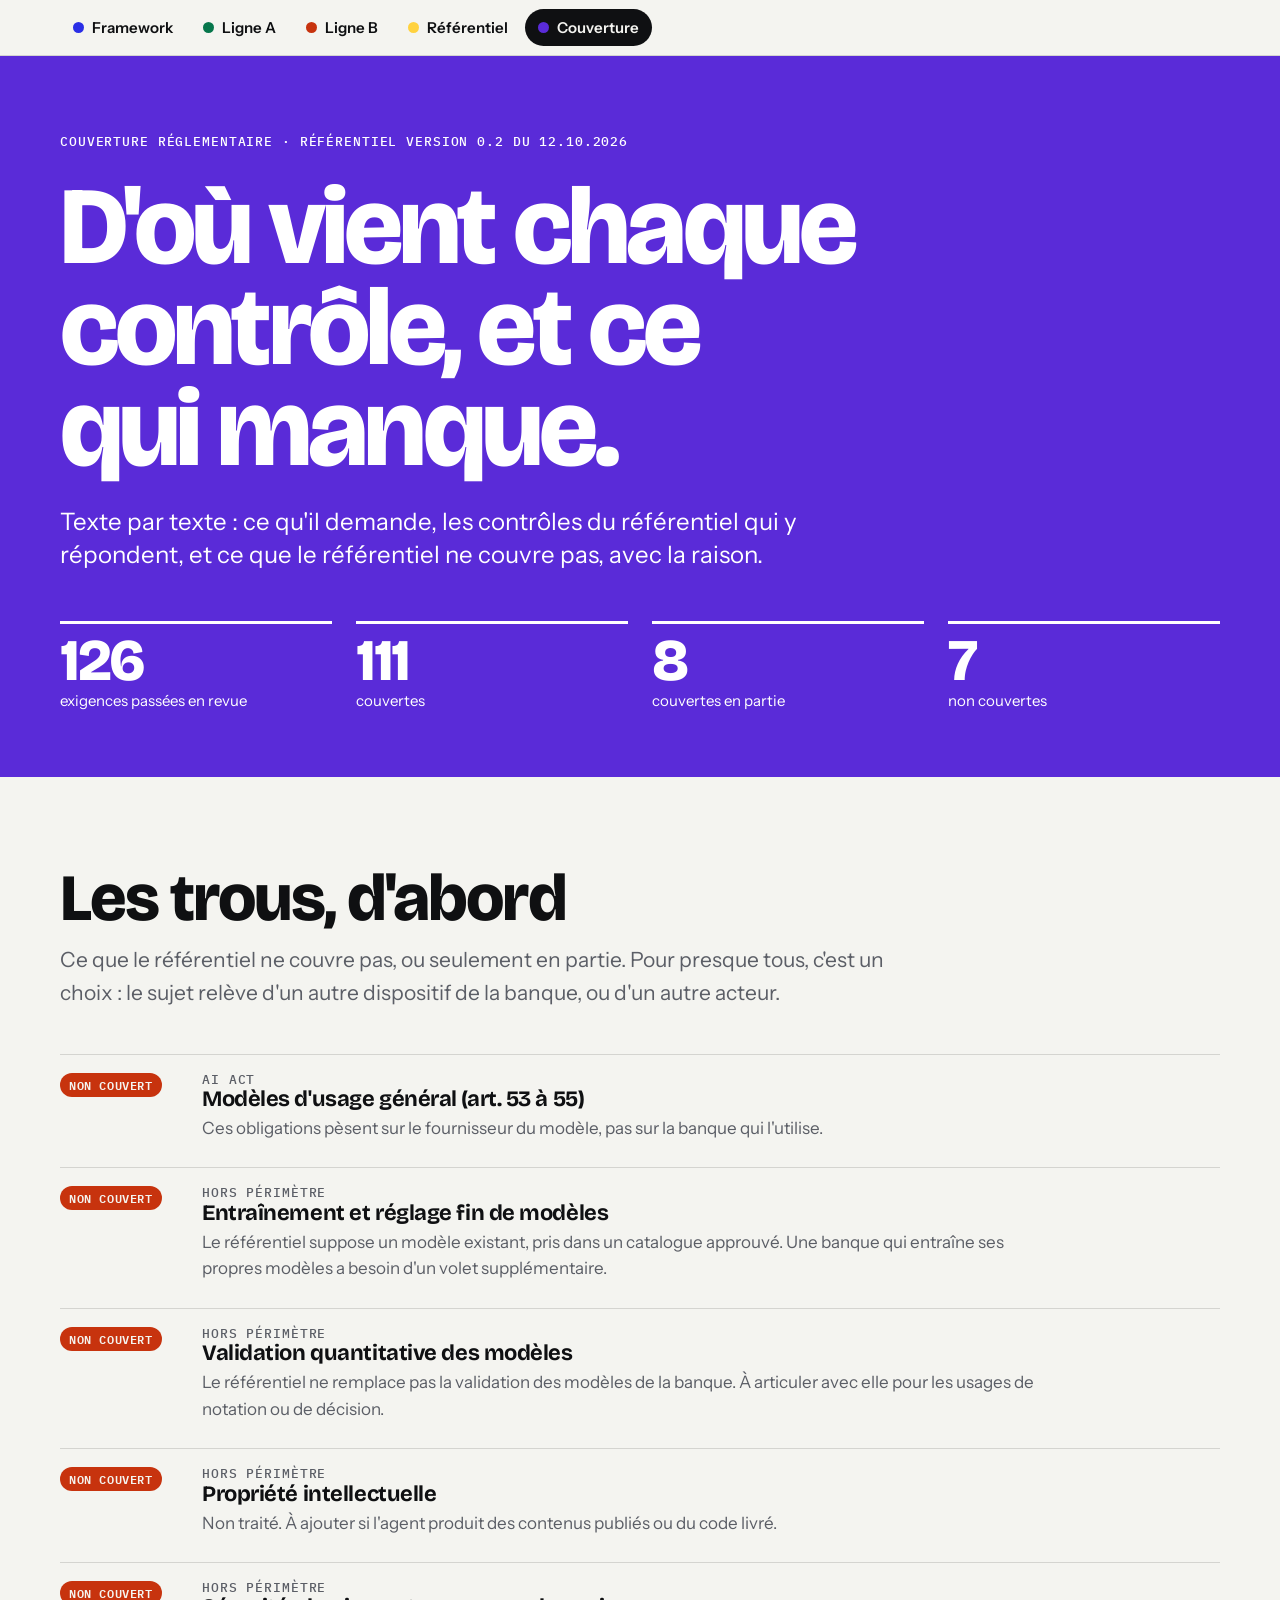
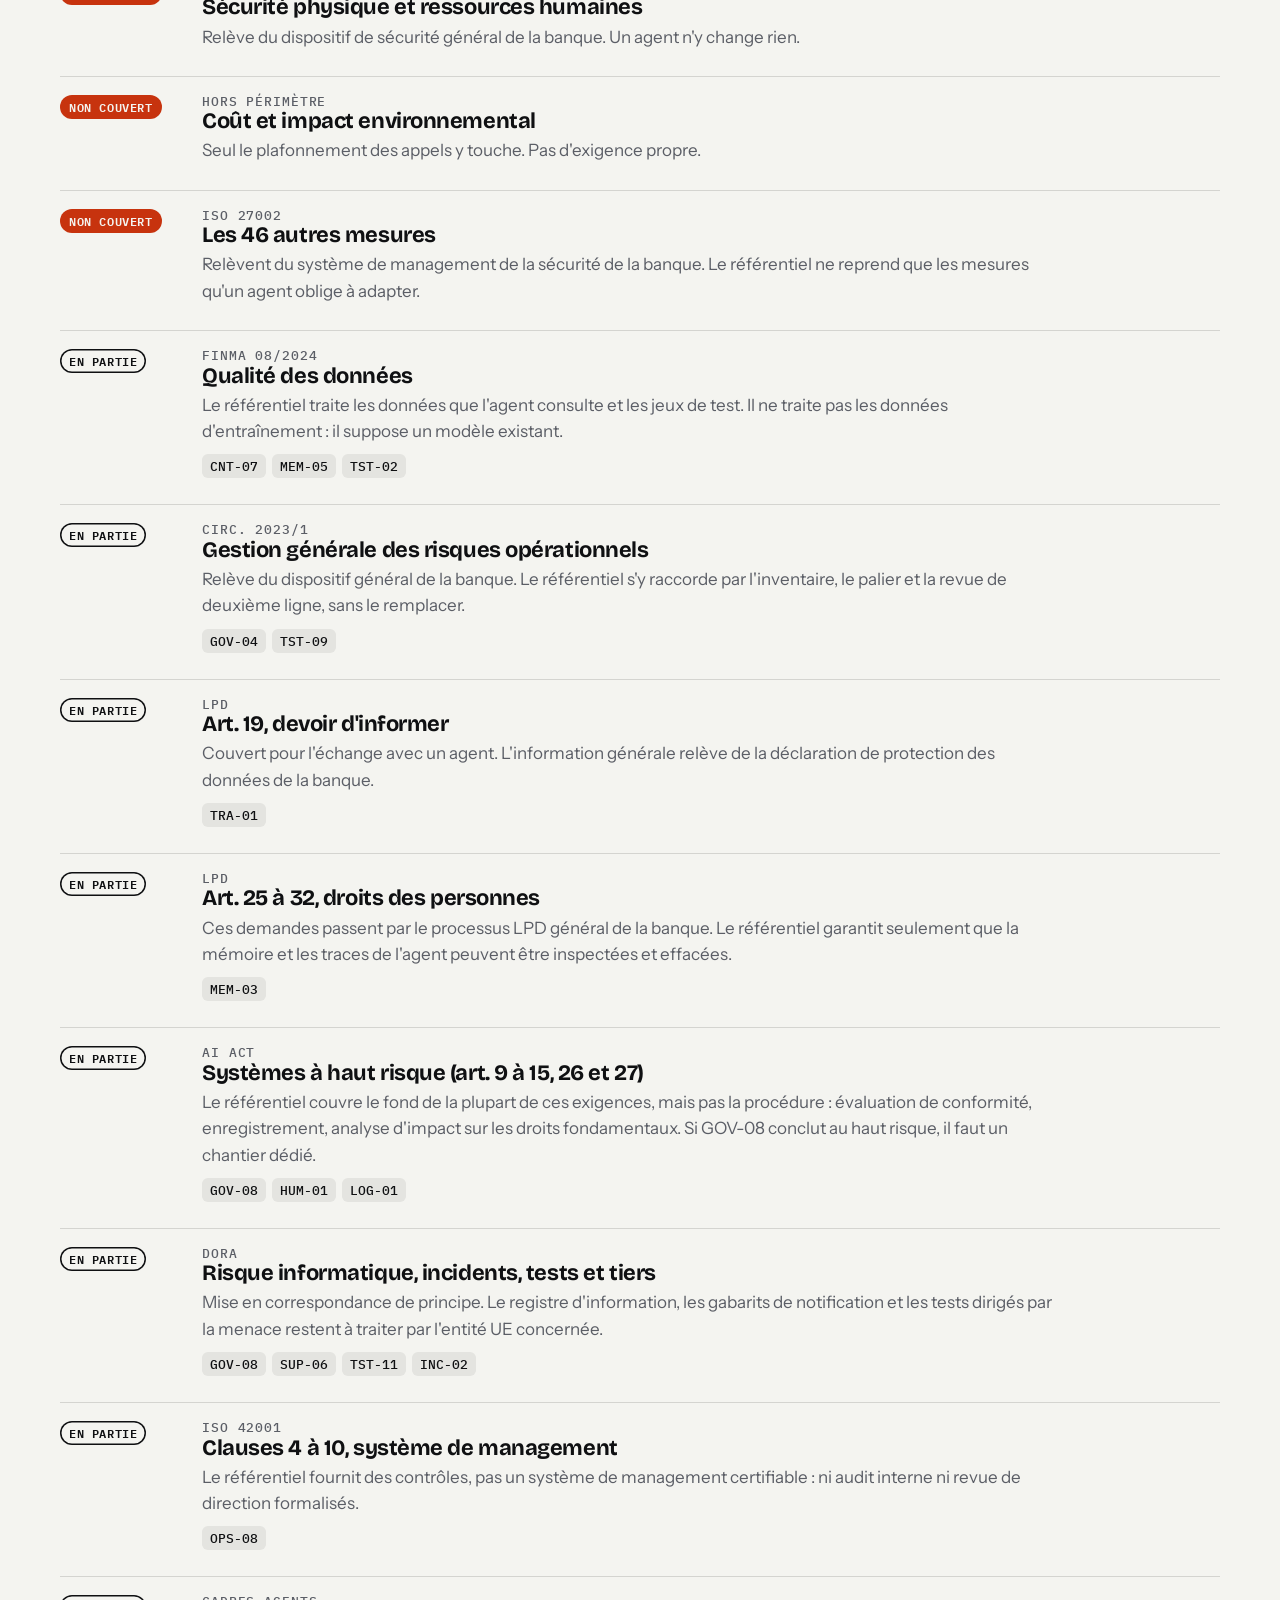
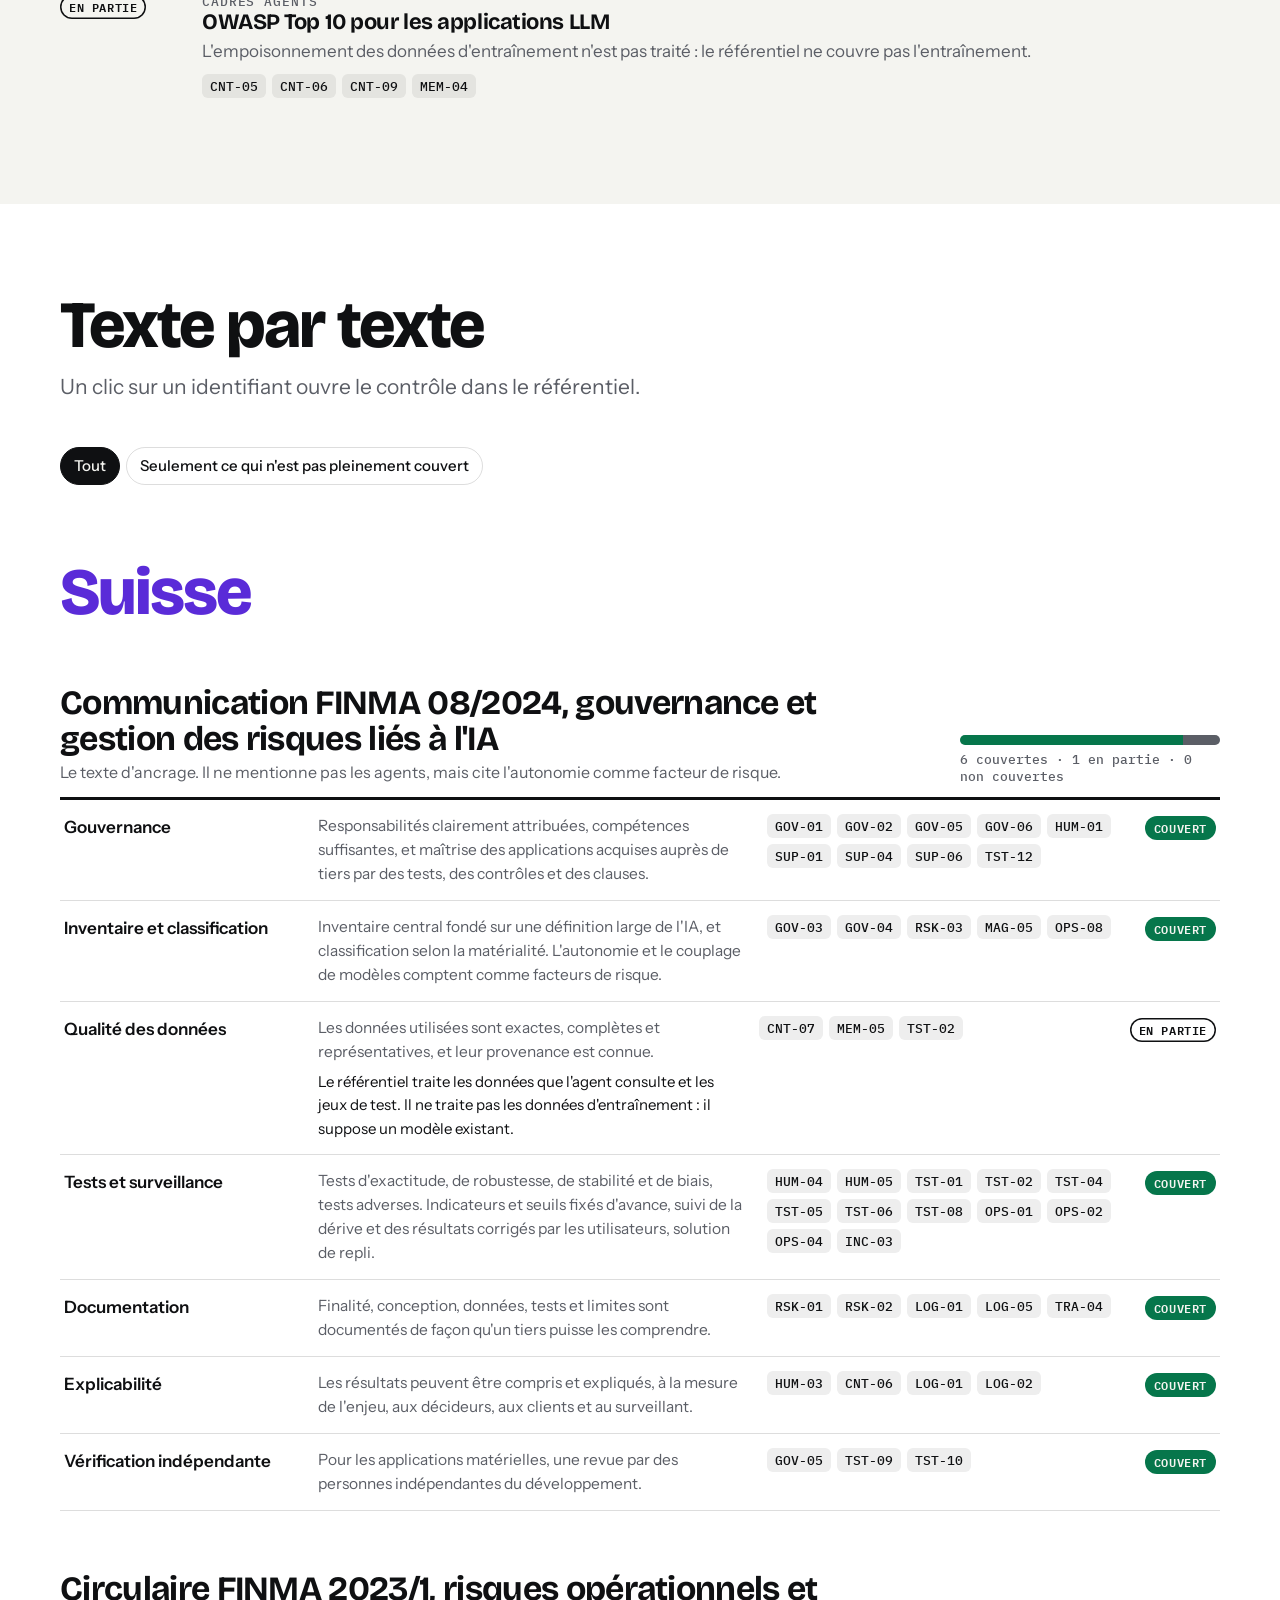
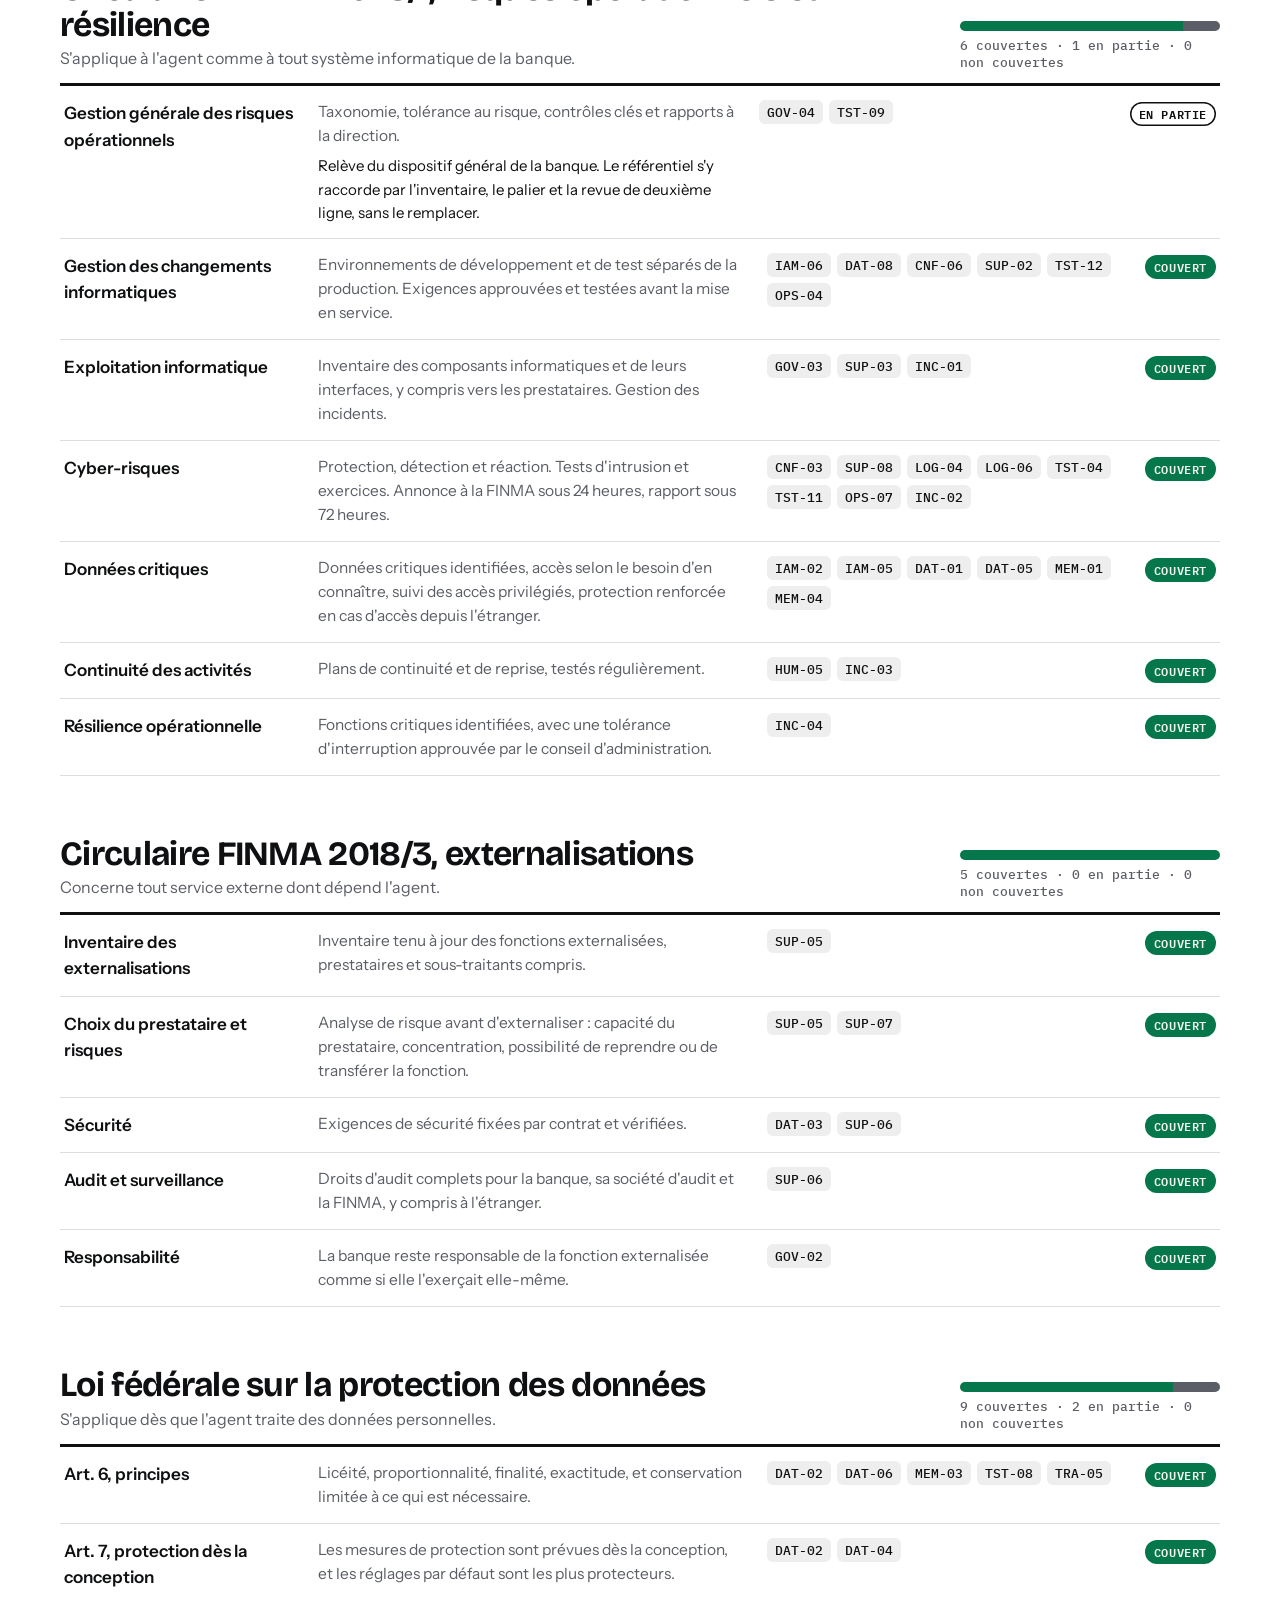
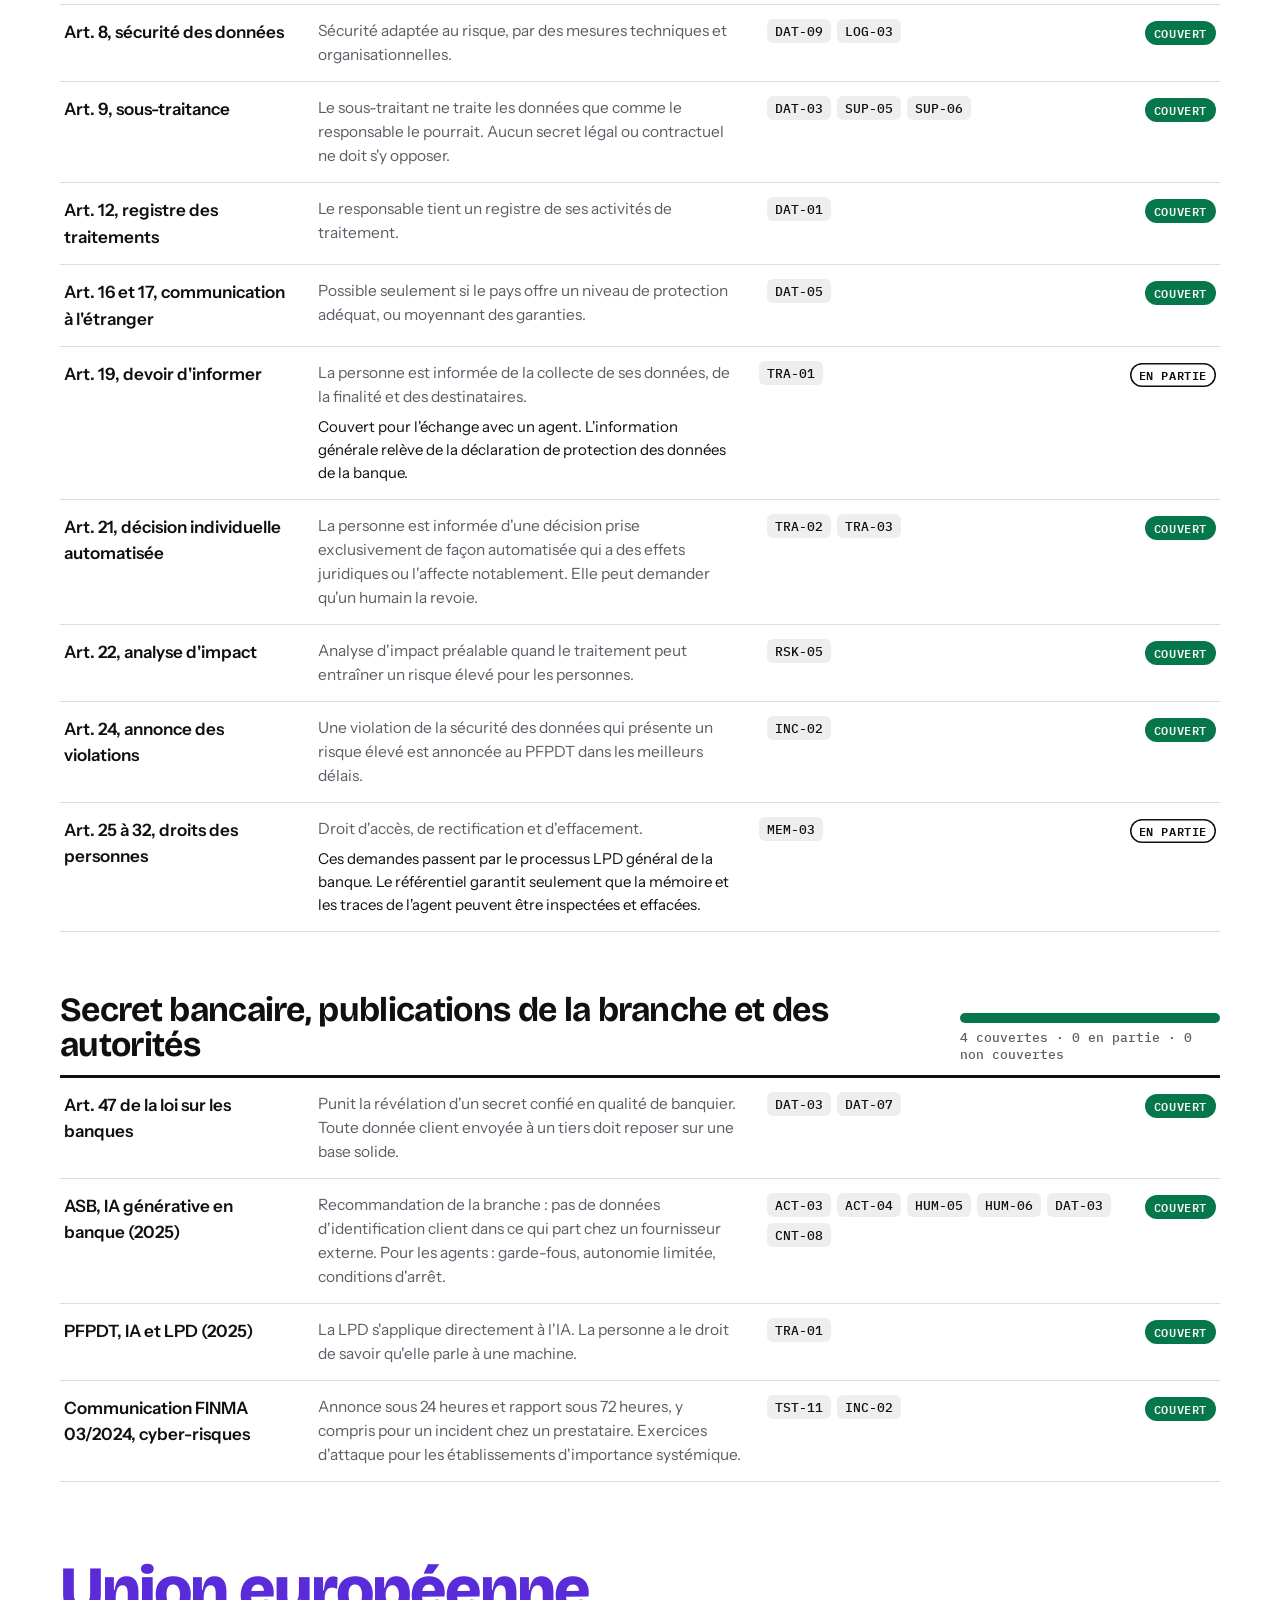
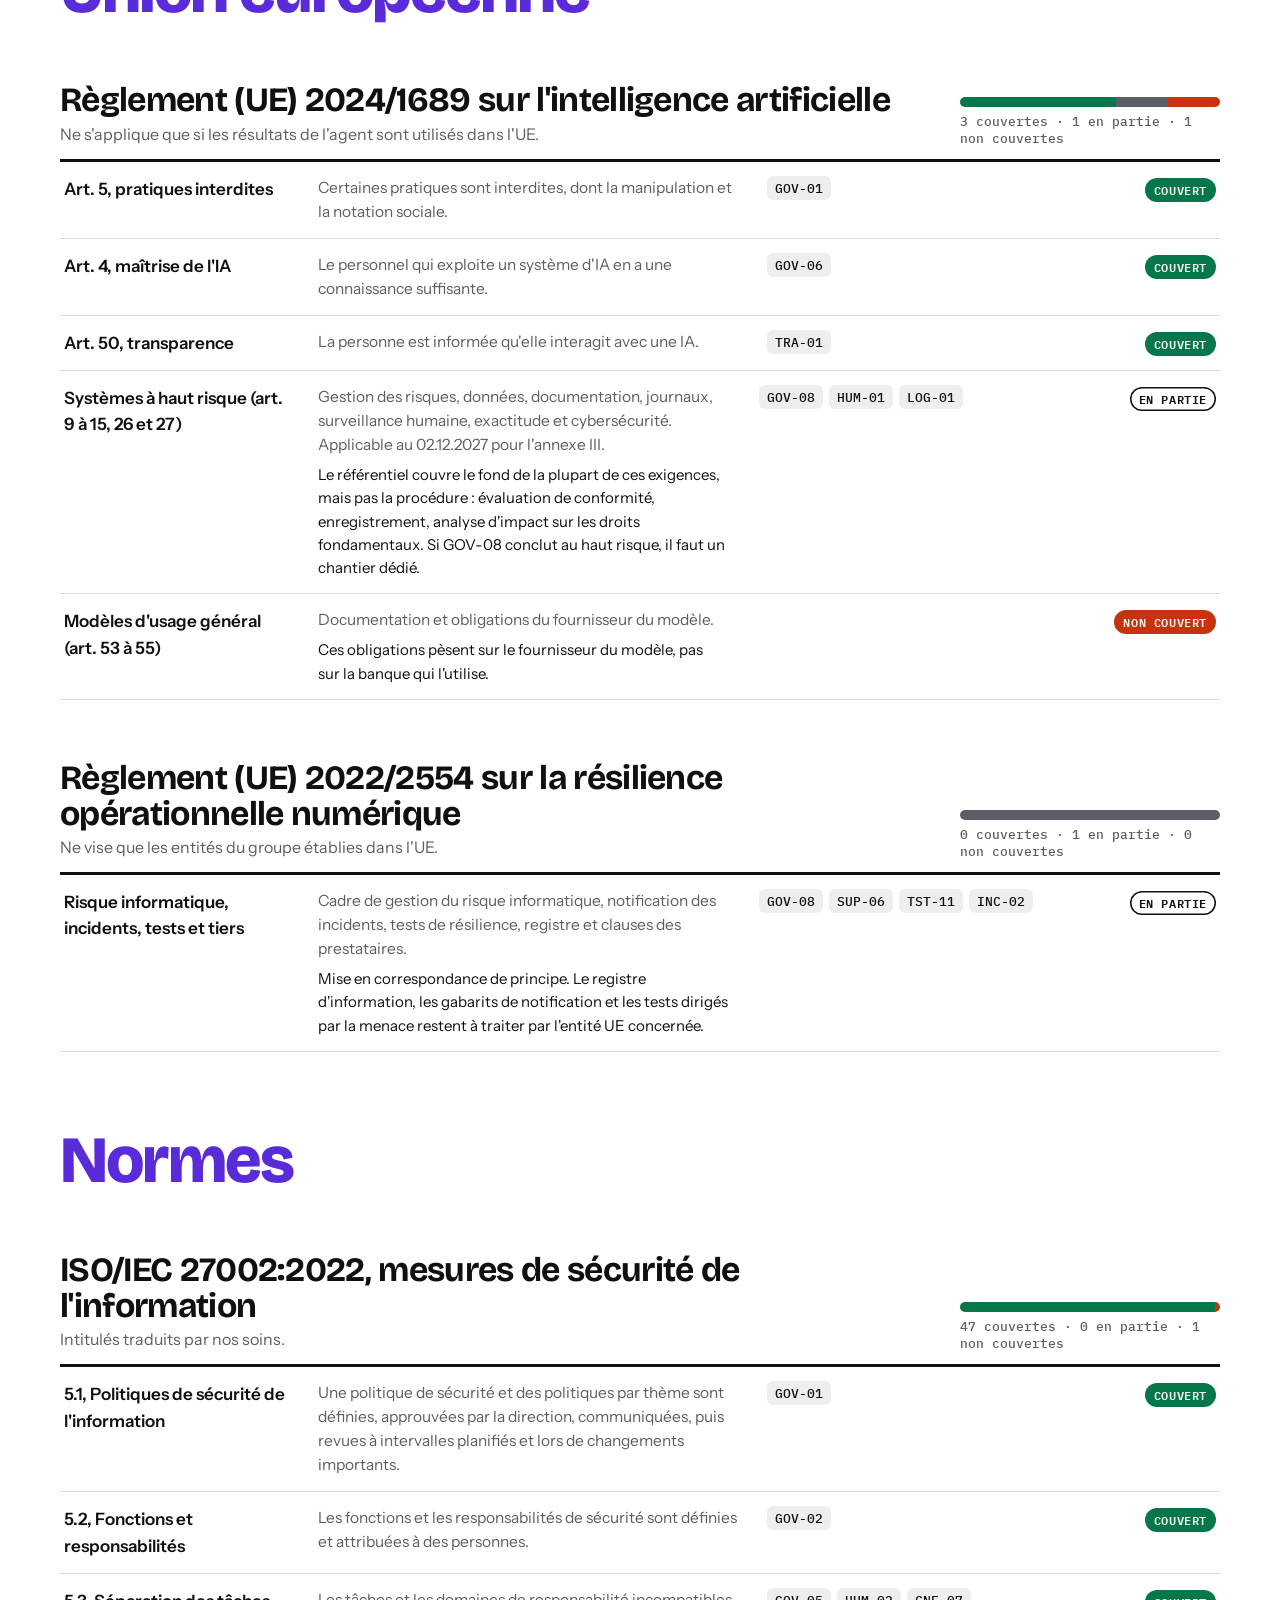
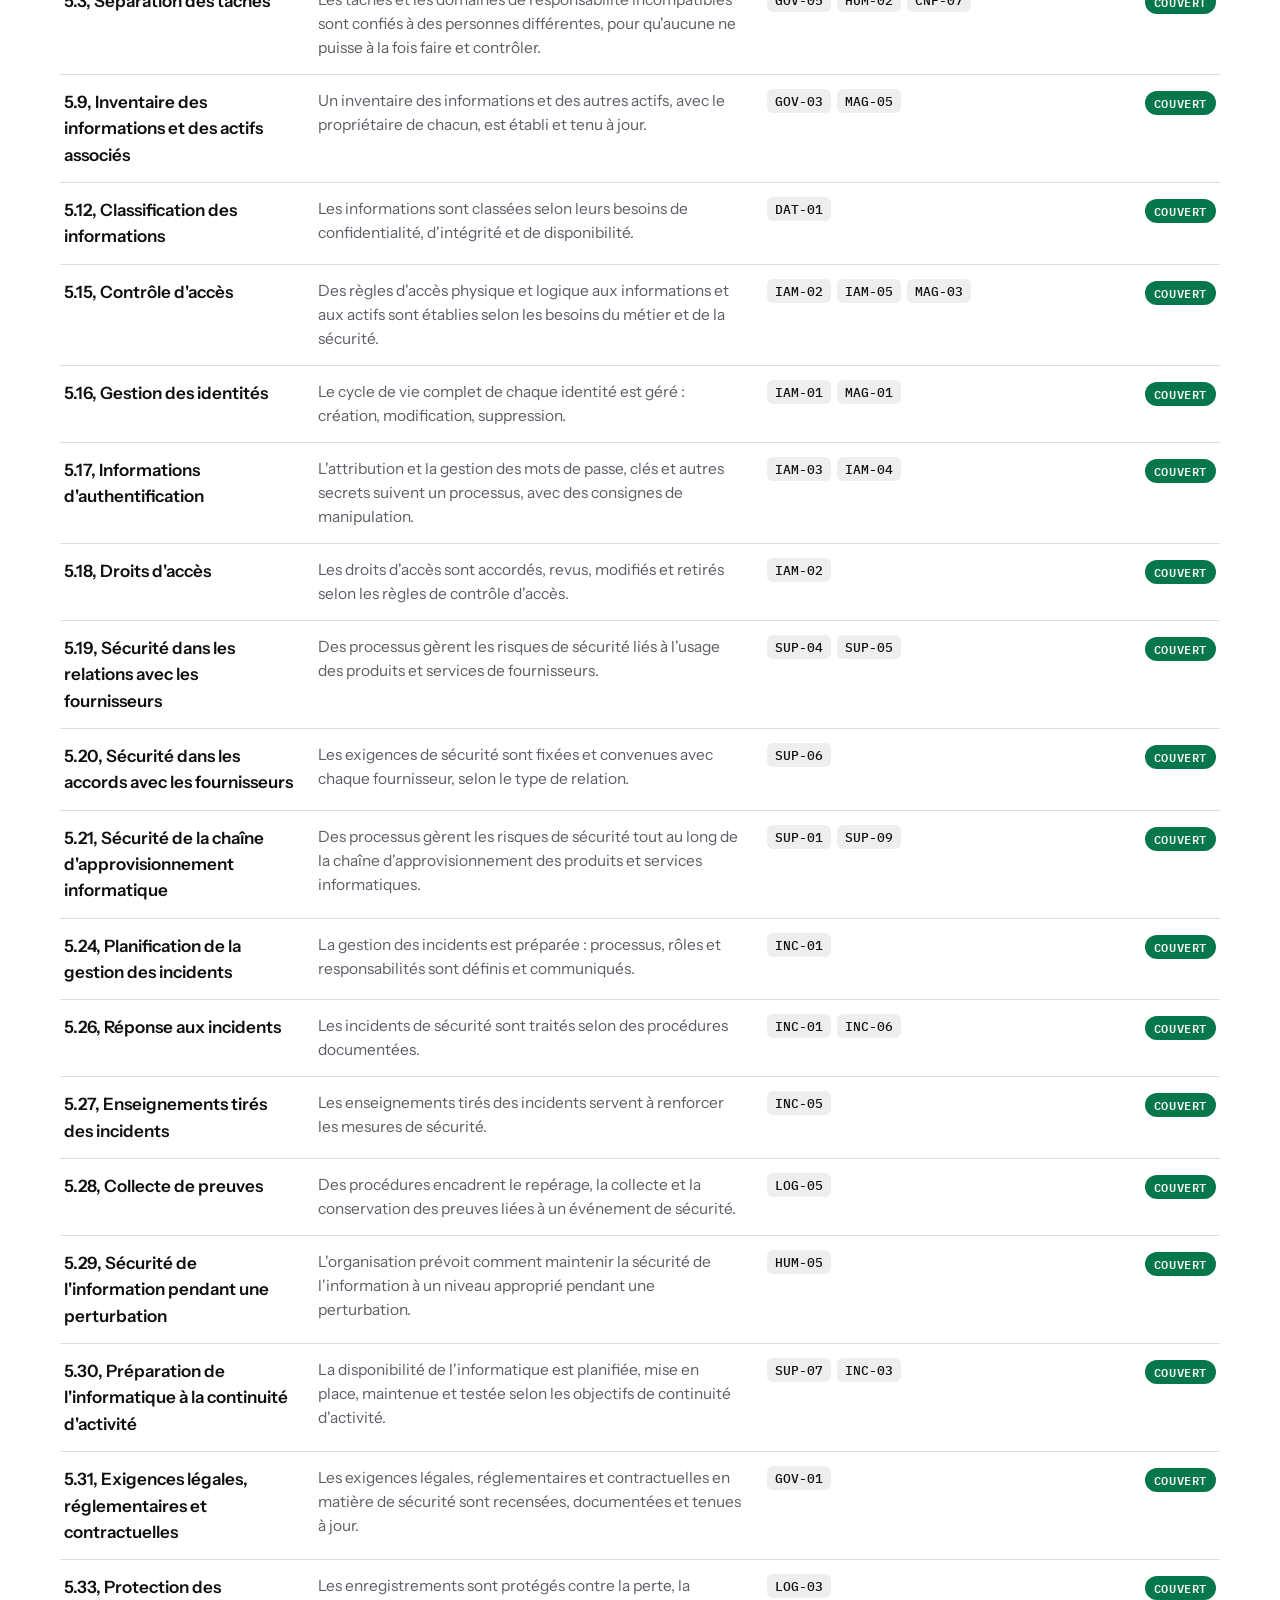
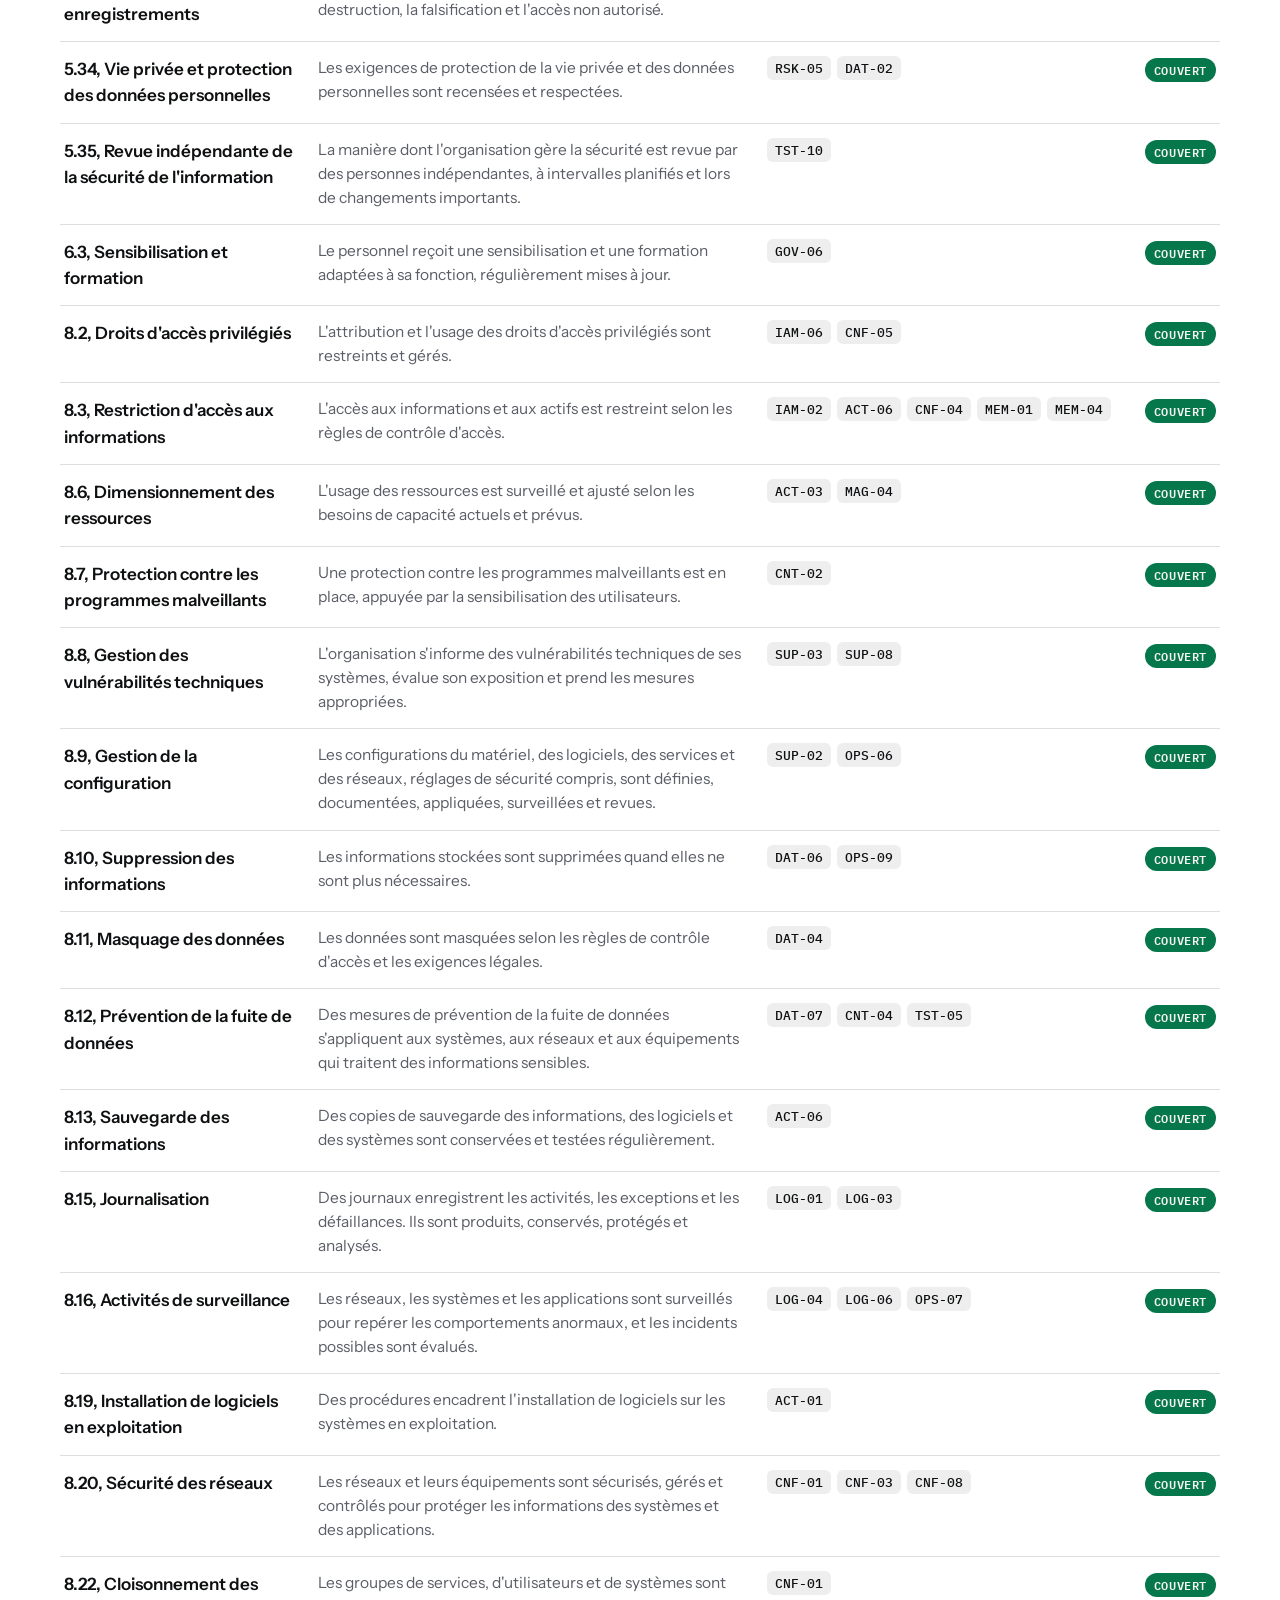
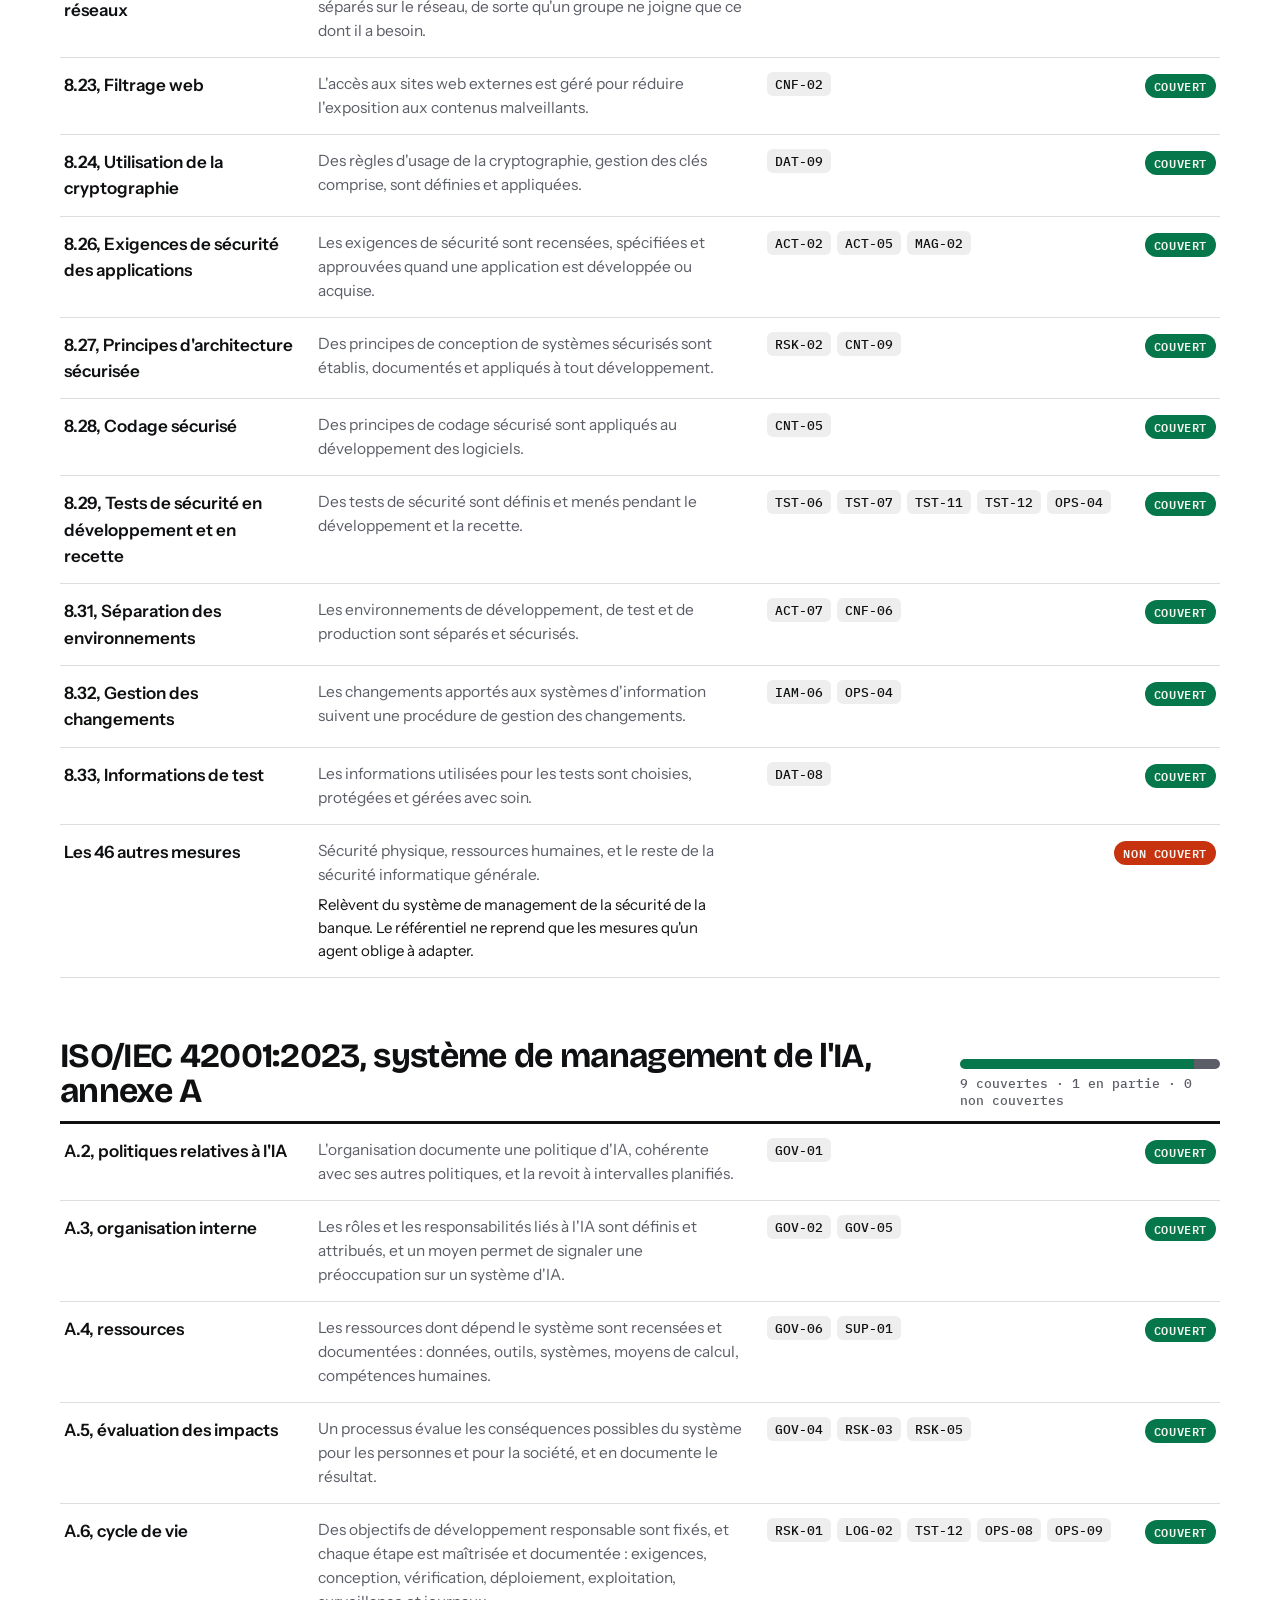
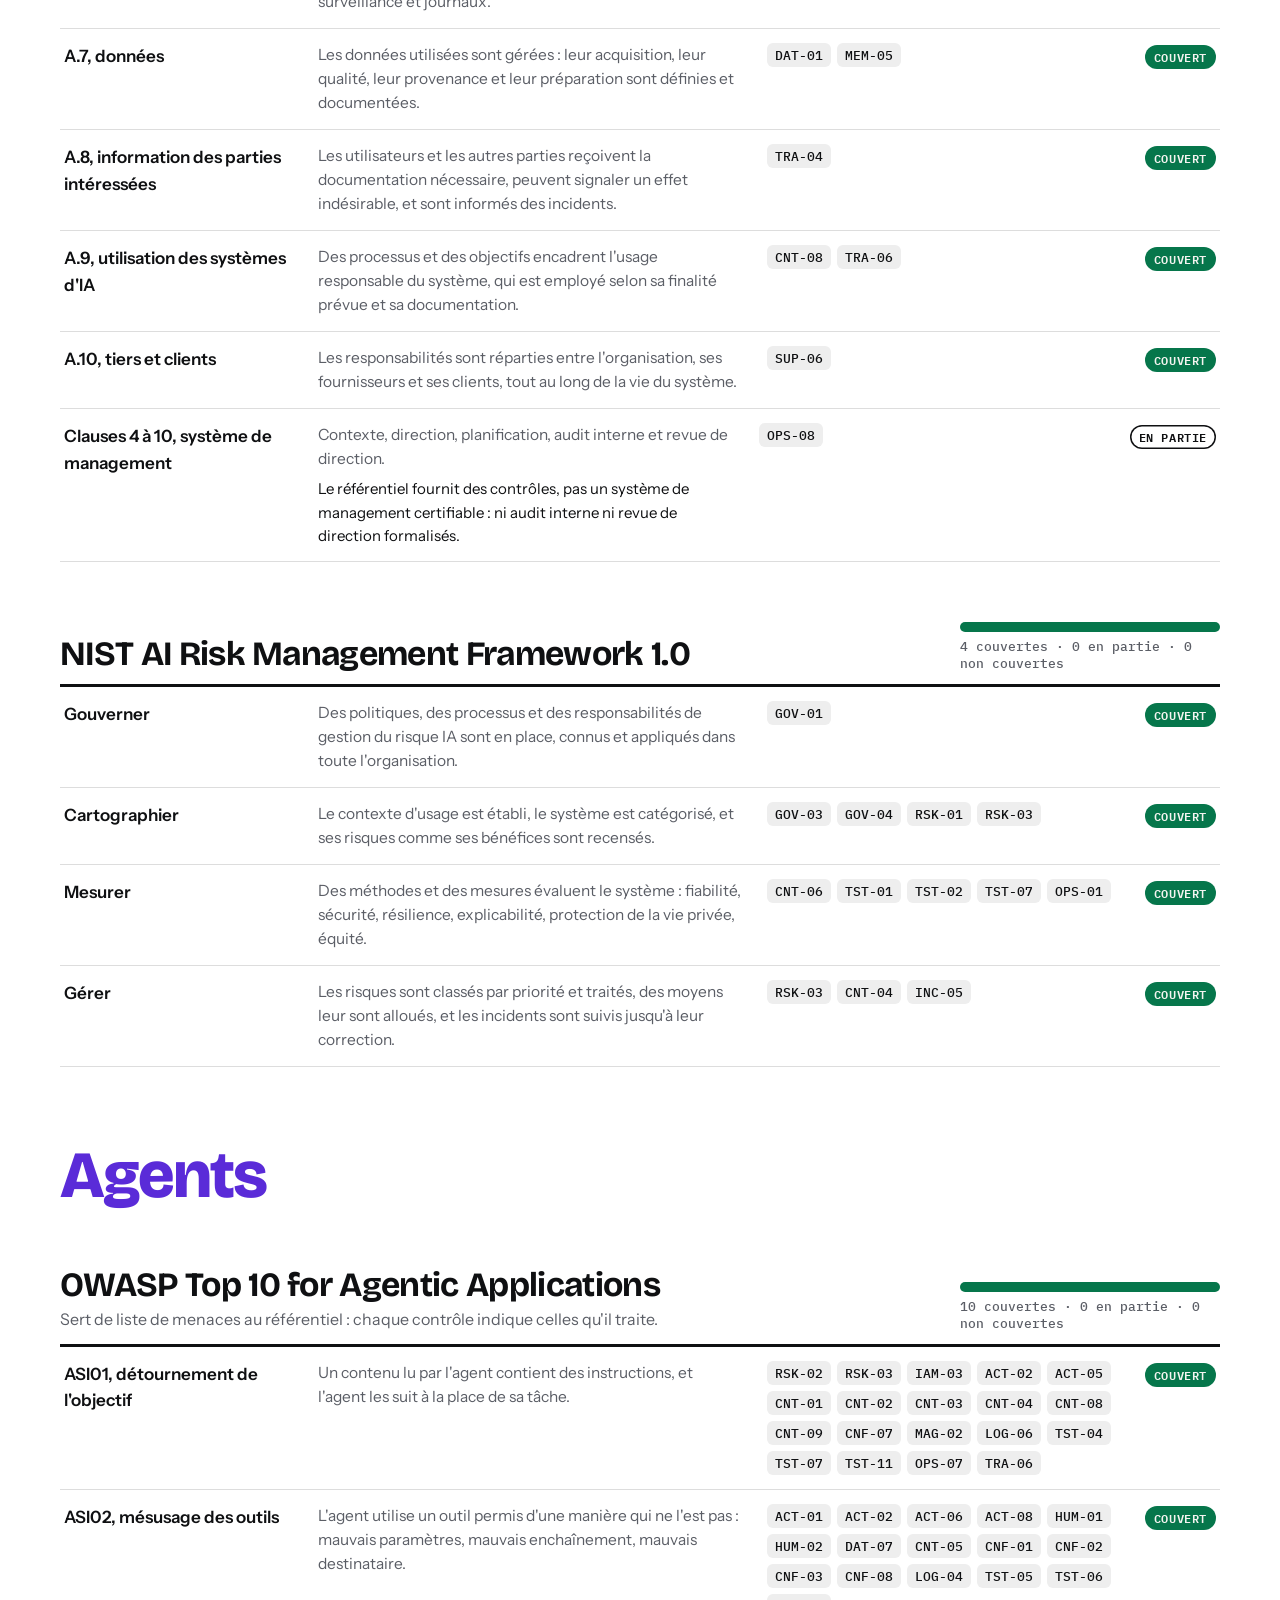
==== commit f24b5862: "Référentiel : exemples détaillés, contenu des mesures ISO, compteur de filtre, retrait du lien Porta" ====
--- a/couverture.html
+++ b/couverture.html
@@ -16,7 +16,6 @@
     <a href="referentiel.html"><i style="--d:var(--yl)"></i>Référentiel</a>
     <a href="couverture.html" aria-current="page"><i style="--d:var(--vi-t)"></i>Couverture</a>
   </nav>
-  <a class="portail" href="http://192.168.1.38">⊞ Portail</a>
 </div></div>
 
 <header class="hero"><div class="wrap">
@@ -52,6 +51,7 @@
 <script src="data.js"></script>
 <script src="c1.js"></script>
 <script src="c2.js"></script>
+<script src="detail.js"></script>
 <script>
 const $=(s,r=document)=>r.querySelector(s);
 const esc=s=>String(s).replace(/&/g,"&amp;").replace(/</g,"&lt;").replace(/"/g,"&quot;");
--- a/ref.css
+++ b/ref.css
@@ -190,3 +190,7 @@
   .grp>header,.srcb>header,.gap,.row{grid-template-columns:minmax(0,1fr)}
 }
 @media (prefers-reduced-motion:reduce){*{transition:none!important;scroll-behavior:auto!important}}
+
+/* exemples détaillés */
+.ex{display:grid;gap:10px}
+.ex pre{margin:0;font:13px/1.55 var(--mono);white-space:pre-wrap;overflow-wrap:anywhere;background:var(--soft);padding:12px 14px;border-radius:10px}
